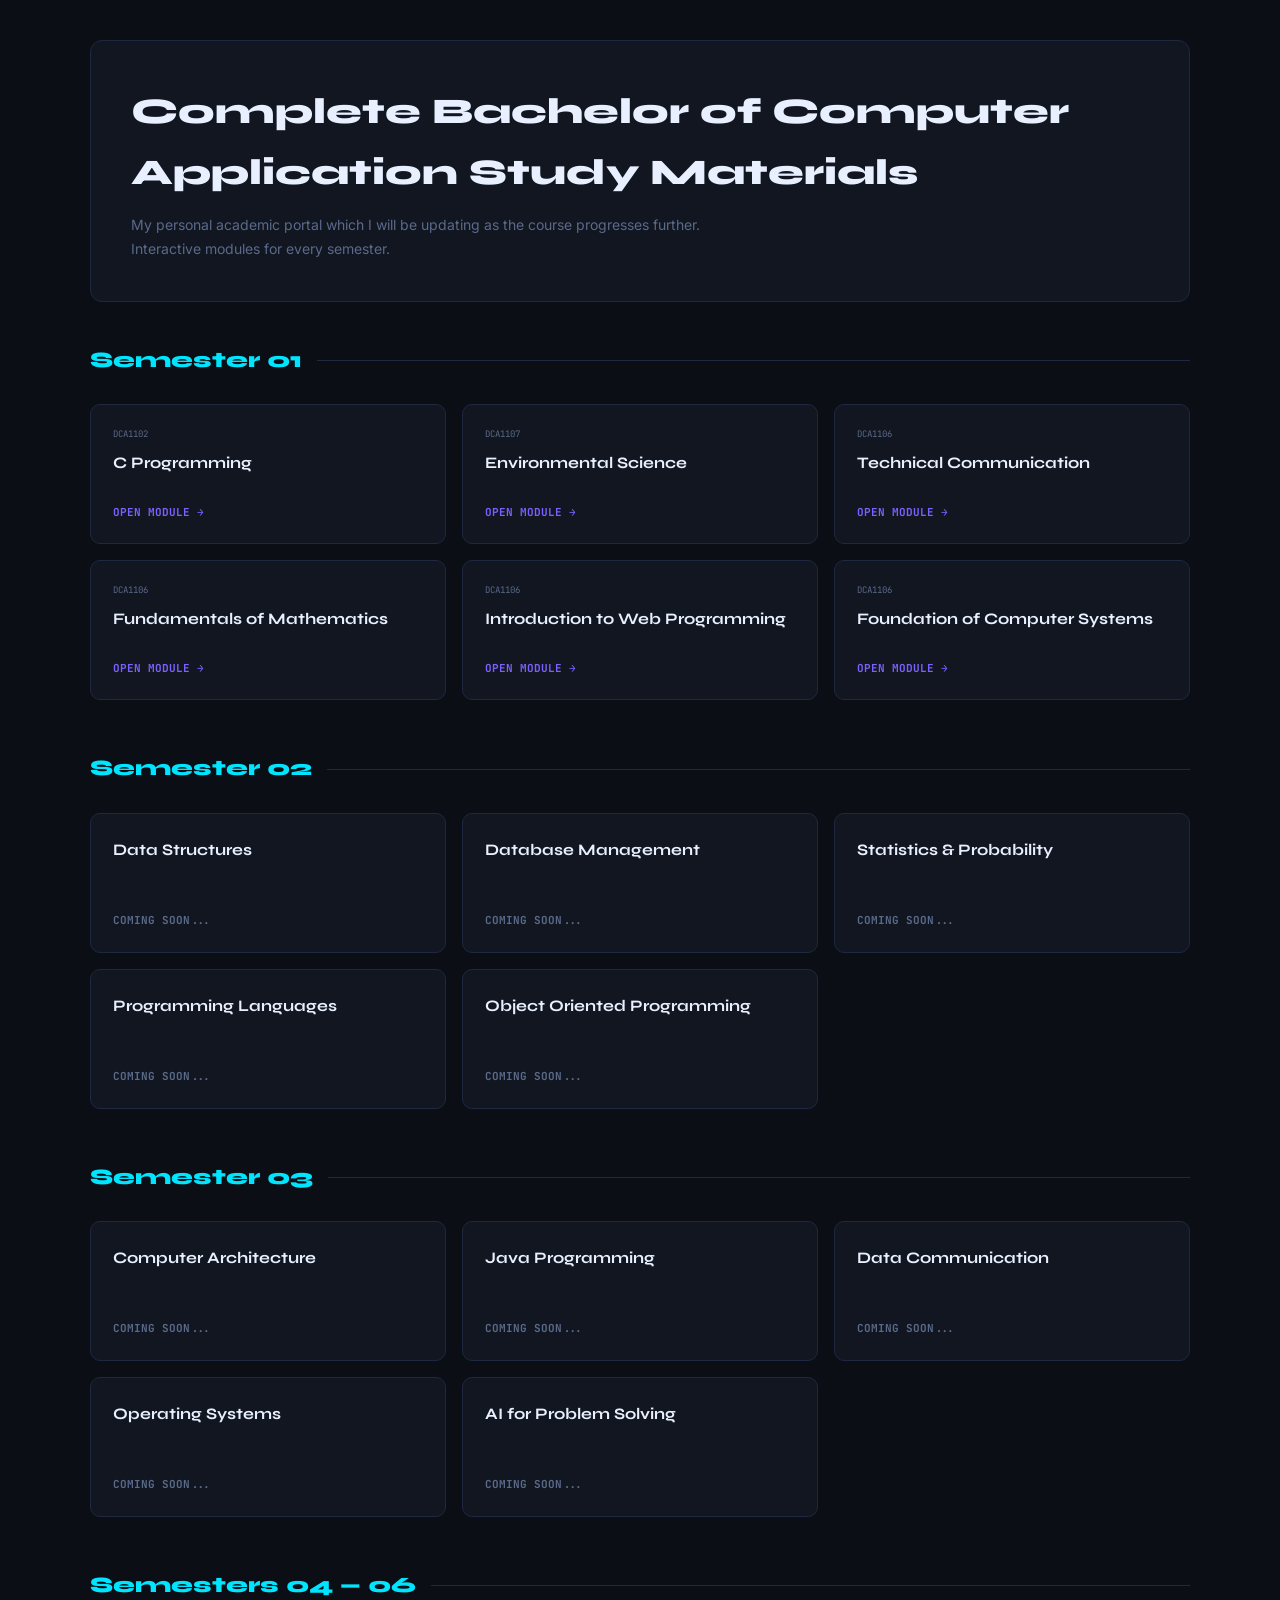
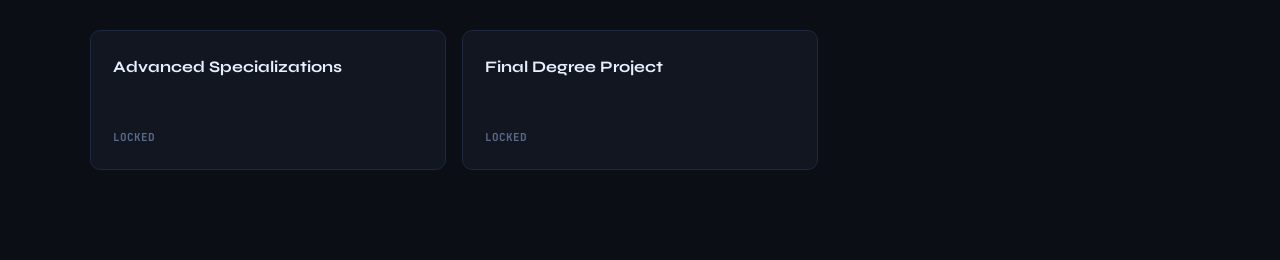
==== index.html @ 13f8fcc6 "Update course links and add new modules" ====
<!DOCTYPE html>
<html lang="en">
<head>
<meta charset="UTF-8"><meta name="viewport" content="width=device-width,initial-scale=1.0">
<title>BCA Study Portal | Aayush Acharya</title>
<link href="https://fonts.googleapis.com/css2?family=JetBrains+Mono:wght@400;600;700&family=Syne:wght@600;700;800&family=Inter:wght@400;500;600&display=swap" rel="stylesheet">
<style>
:root{--bg:#0b0e14;--sf:#111620;--sf2:#161c2a;--br:#1e2840;--ac:#00e5ff;--ac2:#7b61ff;--tx:#c8d6f0;--td:#5a6a8a;--tb:#e8f0ff}
*{margin:0;padding:0;box-sizing:border-box}
body{background:var(--bg);color:var(--tx);font-family:'Inter',sans-serif;font-size:14px;line-height:1.7;display:flex;justify-content:center;min-height:100vh;padding:40px 20px}
#main{max-width:1100px;width:100%}
.dh{background:var(--sf);border:1px solid var(--br);border-radius:12px;padding:40px;margin-bottom:40px;position:relative;overflow:hidden}
.dh h1{font-family:'Syne',sans-serif;font-size:36px;font-weight:800;color:var(--tb);margin-bottom:10px}
.dh p{font-size:14px;color:var(--td);max-width:600px}
.sem-sec{margin-bottom:50px}
.sem-h{font-family:'Syne',sans-serif;font-size:22px;font-weight:800;color:var(--ac);margin-bottom:25px;display:flex;align-items:center;gap:15px}
.sem-h::after{content:'';flex:1;height:1px;background:var(--br)}
.ucg{display:grid;grid-template-columns:repeat(auto-fill,minmax(280px,1fr));gap:16px}
.ucc{background:var(--sf);border:1px solid var(--br);border-radius:10px;padding:22px;text-decoration:none;transition:all .2s;display:flex;flex-direction:column;min-height:140px;cursor:pointer}
.ucc:hover{border-color:var(--ac2);transform:translateY(-3px);background:var(--sf2)}
.ucn{font-family:'JetBrains Mono',monospace;font-size:9px;color:var(--td);margin-bottom:6px;text-transform:uppercase}
.ucc h3{font-family:'Syne',sans-serif;font-size:16px;font-weight:700;color:var(--tb);margin-bottom:10px}
.btn-launch{font-family:'JetBrains Mono',monospace;font-size:11px;font-weight:700;color:var(--ac2);text-transform:uppercase;margin-top:auto}
#modal-ov{position:fixed;top:0;left:0;width:100%;height:100%;background:rgba(9,12,18,0.95);display:none;align-items:center;justify-content:center;z-index:1000;backdrop-filter:blur(6px)}
#modal{background:var(--sf);border:1px solid var(--ac2);padding:40px;border-radius:16px;max-width:450px;width:90%;text-align:center;position:relative}
#modal h2{font-family:'Syne',sans-serif;color:var(--ac);margin-bottom:15px}
.m-joke{font-family:'JetBrains Mono',monospace;font-size:12px;color:var(--td);background:var(--bg);padding:15px;border-radius:8px;margin-bottom:20px;border-left:3px solid var(--ac2)}
.btn-close{background:var(--ac2);color:#fff;border:none;padding:10px 25px;border-radius:6px;font-family:'JetBrains Mono',monospace;font-weight:700;cursor:pointer}
@media(max-width:768px){.dh{padding:25px}.dh h1{font-size:26px}}
</style>
</head>
<body>

<main id="main">
  <div class="dh">
    <h1>Complete Bachelor of Computer Application Study Materials</h1>
    <p>My personal academic portal which I will be updating as the course progresses further. Interactive modules for every semester.</p>
  </div>

  <section class="sem-sec">
    <div class="sem-h">Semester 01</div>
    <div class="ucg">
      <a href="Semester 1/C Programming/webpage/index.html" class="ucc">
        <div class="ucn">DCA1102</div><h3>C Programming</h3>
        <div class="btn-launch">Open Module →</div>
      </a>
      <a href="Semester 1/Environmental Science/webpage/index.html" class="ucc">
        <div class="ucn">DCA1107</div><h3>Environmental Science</h3>
        <div class="btn-launch">Open Module →</div>
      </a>
      <a href="Semester 1/Technical Communication/webpage/index.html" class="ucc">
        <div class="ucn">DCA1106</div><h3>Technical Communication</h3>
        <div class="btn-launch">Open Module →</div>
      </a>
       <a href="Semester 1/Fundamentals of Mathematics/webpage/index.html" class="ucc">
        <div class="ucn">DCA1106</div><h3>Fundamentals of Mathematics</h3>
        <div class="btn-launch">Open Module →</div>
      </a>
     </a>
       <a href="Semester 1/Introduction to Web Programming/webpage/index.html" class="ucc">
        <div class="ucn">DCA1106</div><h3>Introduction to Web Programming</h3>
        <div class="btn-launch">Open Module →</div>
      </a>
      </a>
       <a href="Semester 1/Foundation of Computer Systems/webpage/index.html" class="ucc">
        <div class="ucn">DCA1106</div><h3>Foundation of Computer Systems</h3>
        <div class="btn-launch">Open Module →</div>
      </a>
    </div>
  </section>

  
  <section class="sem-sec">
    <div class="sem-h">Semester 02</div>
    <div class="ucg">
      <div class="ucc" onclick="showModal('Data Structures', 'Still organizing my own memory structures. Locked for now!')"><h3>Data Structures</h3><div class="btn-launch" style="color:var(--td)">Coming Soon...</div></div>
      <div class="ucc" onclick="showModal('DBMS', 'Access denied. The database for Semester 2 hasn\'t been initialized!')"><h3>Database Management</h3><div class="btn-launch" style="color:var(--td)">Coming Soon...</div></div>
      <div class="ucc" onclick="showModal('Statistics', 'The probability of this opening today is 0%. Check back later!')"><h3>Statistics & Probability</h3><div class="btn-launch" style="color:var(--td)">Coming Soon...</div></div>
      <div class="ucc" onclick="showModal('Languages', 'I haven\'t learned to speak this language yet!')"><h3>Programming Languages</h3><div class="btn-launch" style="color:var(--td)">Coming Soon...</div></div>
      <div class="ucc" onclick="showModal('C++', 'Incrementing my skills... but haven\'t reached ++ yet!')"><h3>Object Oriented Programming</h3><div class="btn-launch" style="color:var(--td)">Coming Soon...</div></div>
    </div>
  </section>

  <section class="sem-sec">
    <div class="sem-h">Semester 03</div>
    <div class="ucg">
      <div class="ucc" onclick="showModal('Architecture', 'The blue-print is still being drawn up. Under construction!')"><h3>Computer Architecture</h3><div class="btn-launch" style="color:var(--td)">Coming Soon...</div></div>
      <div class="ucc" onclick="showModal('Java', 'Still brewing the coffee for this one. Java is coming soon!')"><h3>Java Programming</h3><div class="btn-launch" style="color:var(--td)">Coming Soon...</div></div>
      <div class="ucc" onclick="showModal('Networking', '404 Connection Not Found. Haven\'t reached the networking phase!')"><h3>Data Communication</h3><div class="btn-launch" style="color:var(--td)">Coming Soon...</div></div>
      <div class="ucc" onclick="showModal('OS', 'System reboot required. Operating systems are locked!')"><h3>Operating Systems</h3><div class="btn-launch" style="color:var(--td)">Coming Soon...</div></div>
      <div class="ucc" onclick="showModal('AI', 'I am still an Artificial Intelligence in training. Coming soon!')"><h3>AI for Problem Solving</h3><div class="btn-launch" style="color:var(--td)">Coming Soon...</div></div>
    </div>
  </section>

  <section class="sem-sec">
    <div class="sem-h">Semesters 04 — 06</div>
    <div class="ucg">
      <div class="ucc" onclick="showModal('Advanced Modules', 'Python, Software Engineering, and Cloud Computing are deep in the future!')"><h3>Advanced Specializations</h3><div class="btn-launch" style="color:var(--td)">Locked</div></div>
      <div class="ucc" onclick="showModal('Major Project', 'The final boss fight isn\'t until 2029!')"><h3>Final Degree Project</h3><div class="btn-launch" style="color:var(--td)">Locked</div></div>
    </div>
  </section>
</main>

<div id="modal-ov" onclick="closeModal()">
  <div id="modal" onclick="event.stopPropagation()">
    <div style="font-size:40px; margin-bottom:10px">⏳</div>
    <h2 id="m-title">Subject Locked</h2>
    <div class="m-joke" id="m-text">I haven't commenced this subject yet.</div>
    <p style="color:var(--tx); font-size:14px; margin-bottom:20px">As Aayush advances his studies, interactive modules will appear here automatically.</p>
    <button class="btn-close" onclick="closeModal()">GOT IT</button>
  </div>
</div>

<script>
function showModal(t, j) {
  document.getElementById('m-title').innerText = t;
  document.getElementById('m-text').innerText = j;
  document.getElementById('modal-ov').style.display = 'flex';
}
function closeModal() {
  document.getElementById('modal-ov').style.display = 'none';
}
</script>
</body>
</html>
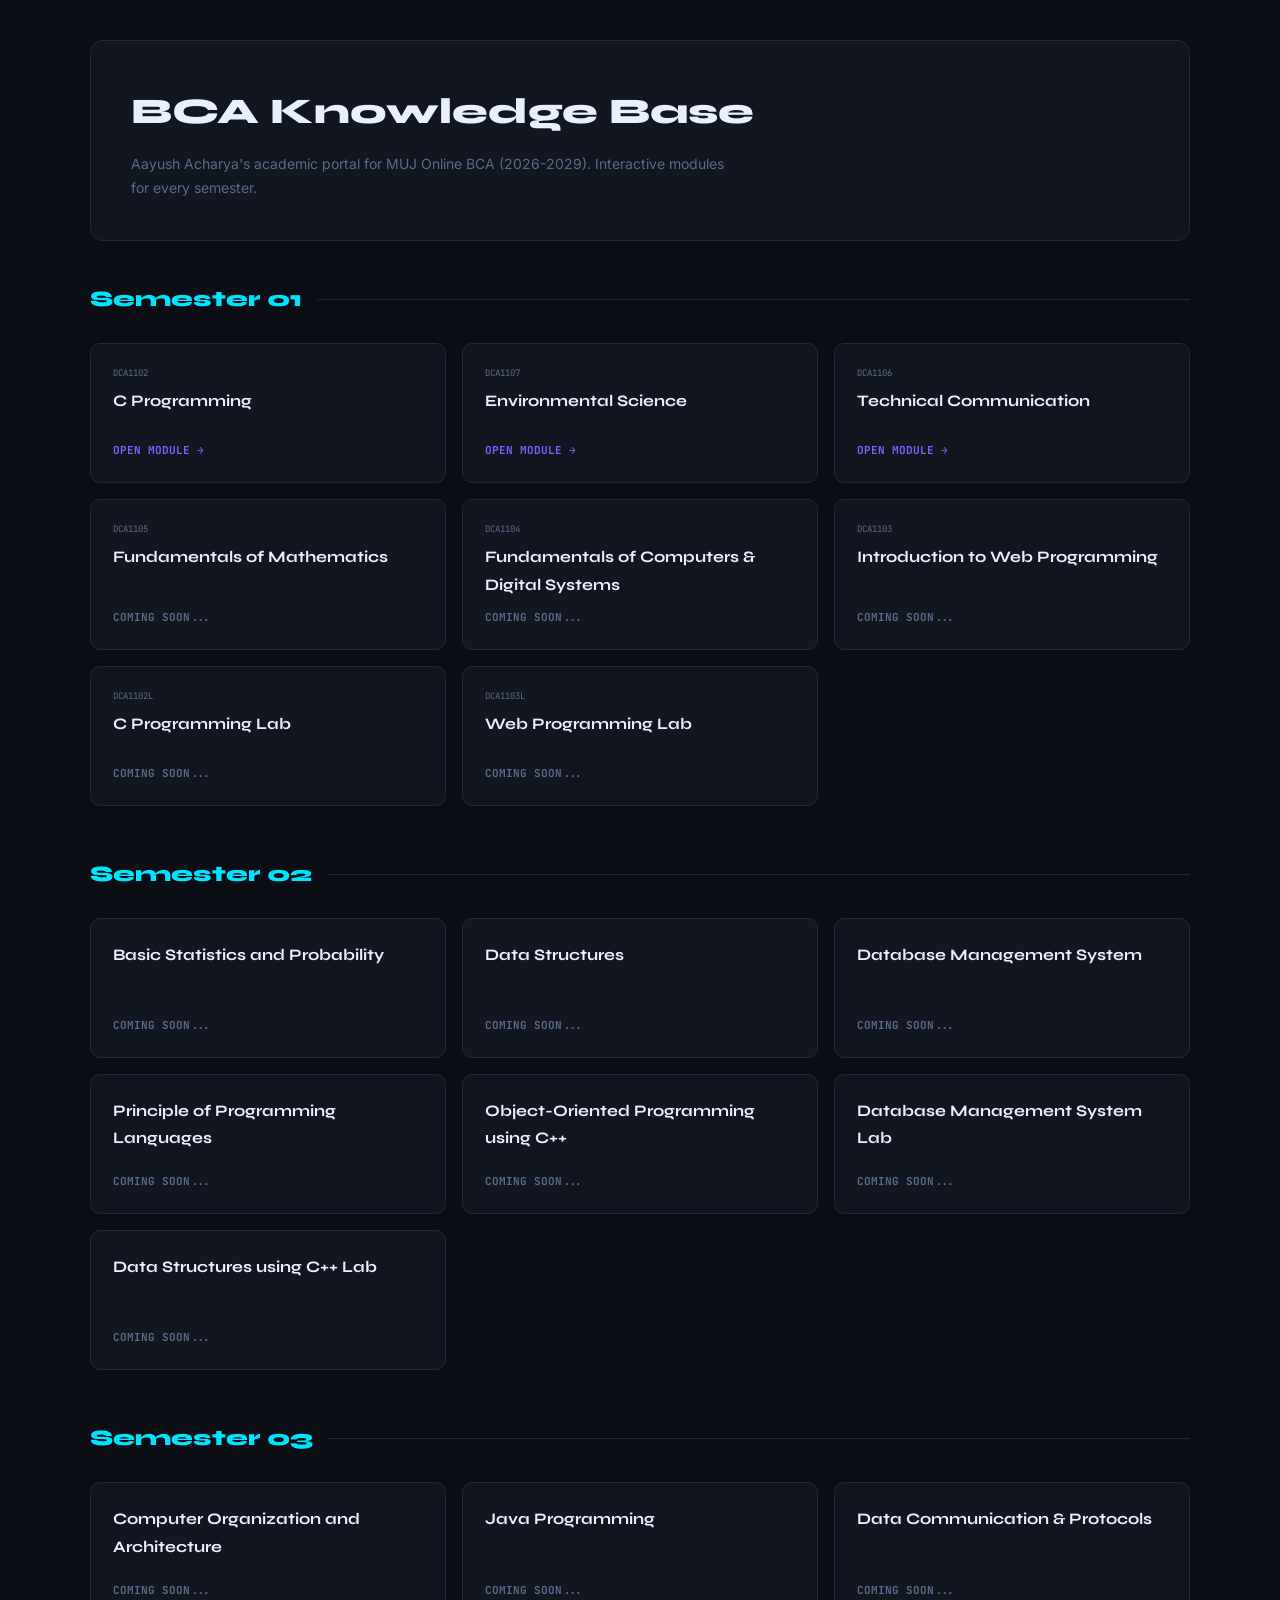
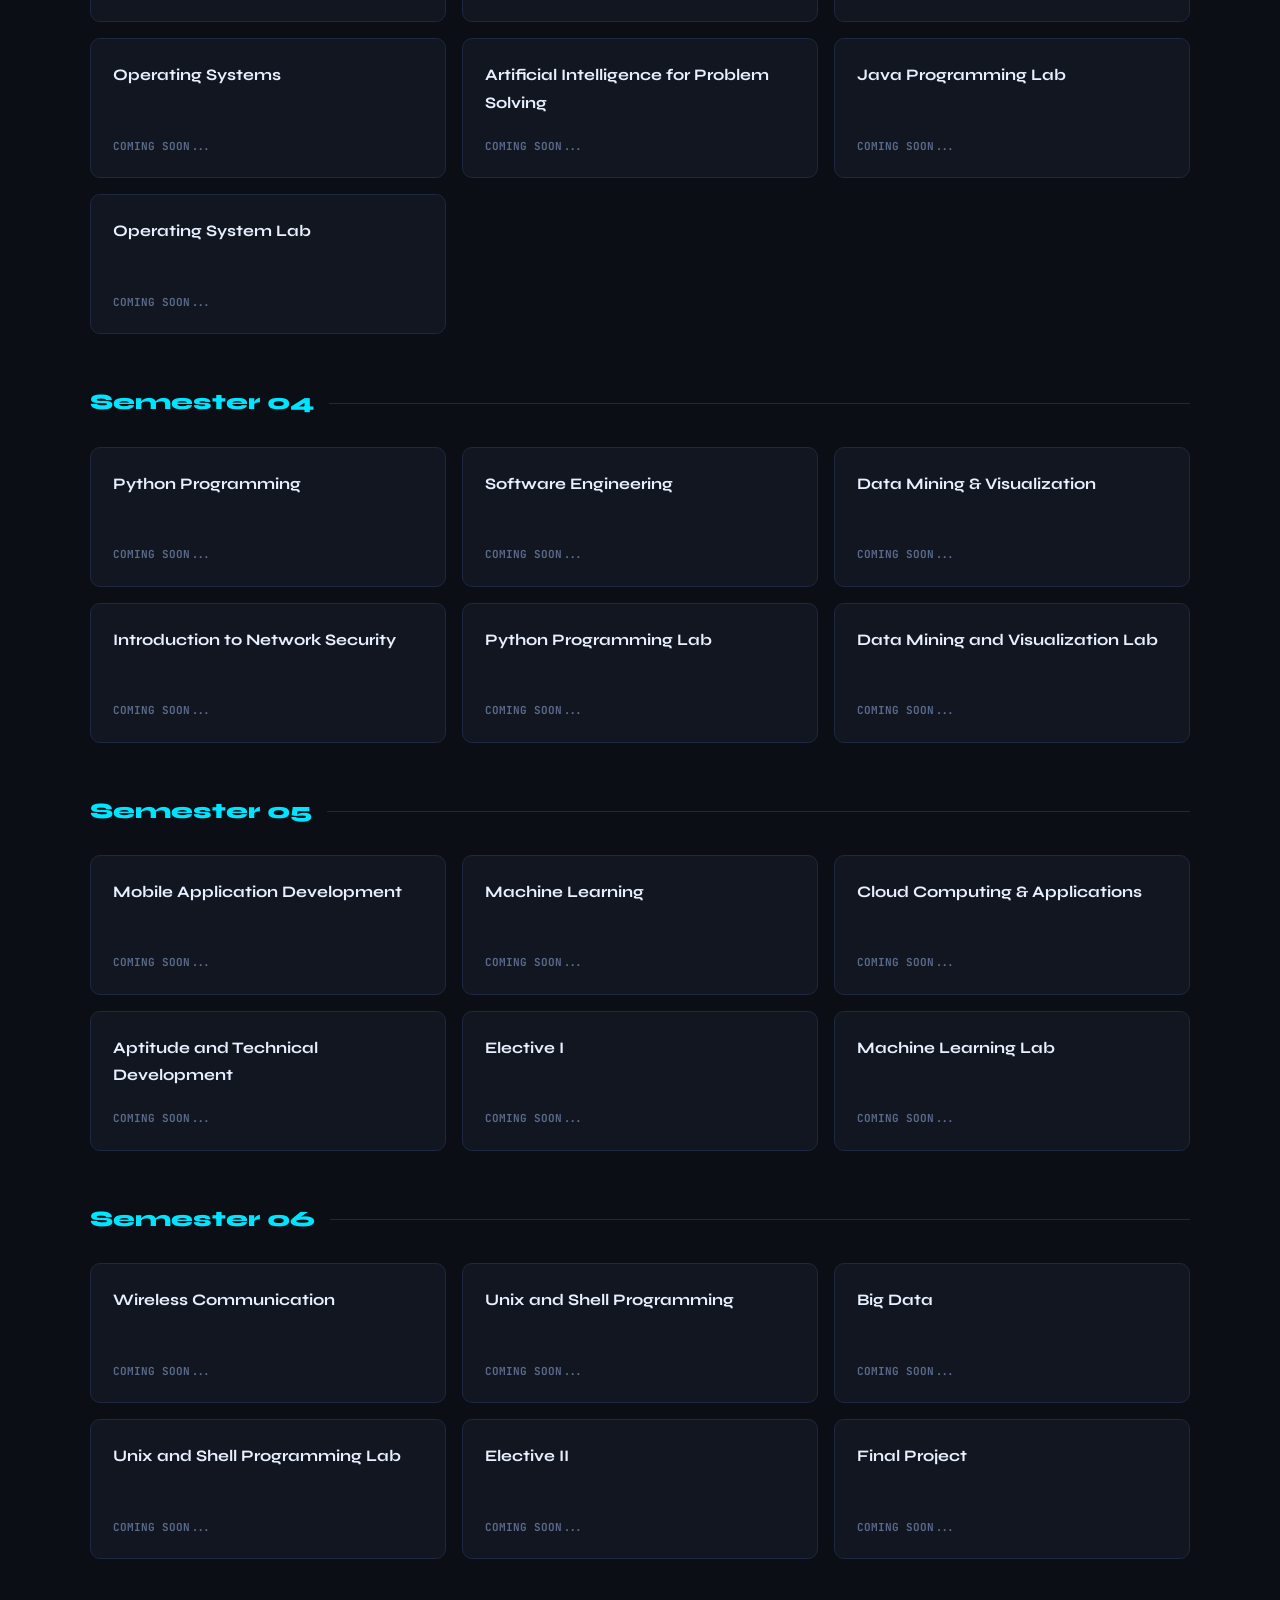
==== commit 391374c0: "Refactor: shared CSS, fix subject names, add all lab subjects" ====
--- a/index.html
+++ b/index.html
@@ -4,37 +4,14 @@
 <meta charset="UTF-8"><meta name="viewport" content="width=device-width,initial-scale=1.0">
 <title>BCA Study Portal | Aayush Acharya</title>
 <link href="https://fonts.googleapis.com/css2?family=JetBrains+Mono:wght@400;600;700&family=Syne:wght@600;700;800&family=Inter:wght@400;500;600&display=swap" rel="stylesheet">
-<style>
-:root{--bg:#0b0e14;--sf:#111620;--sf2:#161c2a;--br:#1e2840;--ac:#00e5ff;--ac2:#7b61ff;--tx:#c8d6f0;--td:#5a6a8a;--tb:#e8f0ff}
-*{margin:0;padding:0;box-sizing:border-box}
-body{background:var(--bg);color:var(--tx);font-family:'Inter',sans-serif;font-size:14px;line-height:1.7;display:flex;justify-content:center;min-height:100vh;padding:40px 20px}
-#main{max-width:1100px;width:100%}
-.dh{background:var(--sf);border:1px solid var(--br);border-radius:12px;padding:40px;margin-bottom:40px;position:relative;overflow:hidden}
-.dh h1{font-family:'Syne',sans-serif;font-size:36px;font-weight:800;color:var(--tb);margin-bottom:10px}
-.dh p{font-size:14px;color:var(--td);max-width:600px}
-.sem-sec{margin-bottom:50px}
-.sem-h{font-family:'Syne',sans-serif;font-size:22px;font-weight:800;color:var(--ac);margin-bottom:25px;display:flex;align-items:center;gap:15px}
-.sem-h::after{content:'';flex:1;height:1px;background:var(--br)}
-.ucg{display:grid;grid-template-columns:repeat(auto-fill,minmax(280px,1fr));gap:16px}
-.ucc{background:var(--sf);border:1px solid var(--br);border-radius:10px;padding:22px;text-decoration:none;transition:all .2s;display:flex;flex-direction:column;min-height:140px;cursor:pointer}
-.ucc:hover{border-color:var(--ac2);transform:translateY(-3px);background:var(--sf2)}
-.ucn{font-family:'JetBrains Mono',monospace;font-size:9px;color:var(--td);margin-bottom:6px;text-transform:uppercase}
-.ucc h3{font-family:'Syne',sans-serif;font-size:16px;font-weight:700;color:var(--tb);margin-bottom:10px}
-.btn-launch{font-family:'JetBrains Mono',monospace;font-size:11px;font-weight:700;color:var(--ac2);text-transform:uppercase;margin-top:auto}
-#modal-ov{position:fixed;top:0;left:0;width:100%;height:100%;background:rgba(9,12,18,0.95);display:none;align-items:center;justify-content:center;z-index:1000;backdrop-filter:blur(6px)}
-#modal{background:var(--sf);border:1px solid var(--ac2);padding:40px;border-radius:16px;max-width:450px;width:90%;text-align:center;position:relative}
-#modal h2{font-family:'Syne',sans-serif;color:var(--ac);margin-bottom:15px}
-.m-joke{font-family:'JetBrains Mono',monospace;font-size:12px;color:var(--td);background:var(--bg);padding:15px;border-radius:8px;margin-bottom:20px;border-left:3px solid var(--ac2)}
-.btn-close{background:var(--ac2);color:#fff;border:none;padding:10px 25px;border-radius:6px;font-family:'JetBrains Mono',monospace;font-weight:700;cursor:pointer}
-@media(max-width:768px){.dh{padding:25px}.dh h1{font-size:26px}}
-</style>
+<link rel="stylesheet" href="assets/style.css">
 </head>
-<body>
+<body class="root-page">
 
-<main id="main">
+<main id="root-main">
   <div class="dh">
-    <h1>Complete Bachelor of Computer Application Study Materials</h1>
-    <p>My personal academic portal which I will be updating as the course progresses further. Interactive modules for every semester.</p>
+    <h1>BCA Knowledge Base</h1>
+    <p>Aayush Acharya's academic portal for MUJ Online BCA (2026-2029). Interactive modules for every semester.</p>
   </div>
 
   <section class="sem-sec">
@@ -52,74 +29,106 @@
         <div class="ucn">DCA1106</div><h3>Technical Communication</h3>
         <div class="btn-launch">Open Module →</div>
       </a>
-       <a href="Semester 1/Fundamentals of Mathematics/webpage/index.html" class="ucc">
-        <div class="ucn">DCA1106</div><h3>Fundamentals of Mathematics</h3>
-        <div class="btn-launch">Open Module →</div>
-      </a>
-     </a>
-       <a href="Semester 1/Introduction to Web Programming/webpage/index.html" class="ucc">
-        <div class="ucn">DCA1106</div><h3>Introduction to Web Programming</h3>
-        <div class="btn-launch">Open Module →</div>
-      </a>
-      </a>
-       <a href="Semester 1/Foundation of Computer Systems/webpage/index.html" class="ucc">
-        <div class="ucn">DCA1106</div><h3>Foundation of Computer Systems</h3>
-        <div class="btn-launch">Open Module →</div>
-      </a>
+      <div class="ucc" onclick="showModal('Fundamentals of Mathematics', 'Calculations are pending. Still solving the variables of Semester 1!')">
+        <div class="ucn">DCA1105</div><h3>Fundamentals of Mathematics</h3>
+        <div class="btn-launch soon">Coming Soon...</div>
+      </div>
+      <div class="ucc" onclick="showModal('Fundamentals of Computers &amp; Digital Systems', 'My CPU is at 99%. This module is still being compiled!')">
+        <div class="ucn">DCA1104</div><h3>Fundamentals of Computers &amp; Digital Systems</h3>
+        <div class="btn-launch soon">Coming Soon...</div>
+      </div>
+      <div class="ucc" onclick="showModal('Introduction to Web Programming', 'Server down for maintenance. Launching shortly!')">
+        <div class="ucn">DCA1103</div><h3>Introduction to Web Programming</h3>
+        <div class="btn-launch soon">Coming Soon...</div>
+      </div>
+      <div class="ucc" onclick="showModal('C Programming Lab', 'The lab machines are still booting up!')">
+        <div class="ucn">DCA1102L</div><h3>C Programming Lab</h3>
+        <div class="btn-launch soon">Coming Soon...</div>
+      </div>
+      <div class="ucc" onclick="showModal('Web Programming Lab', 'Still setting up the dev environment!')">
+        <div class="ucn">DCA1103L</div><h3>Web Programming Lab</h3>
+        <div class="btn-launch soon">Coming Soon...</div>
+      </div>
     </div>
   </section>
 
-  
   <section class="sem-sec">
     <div class="sem-h">Semester 02</div>
     <div class="ucg">
-      <div class="ucc" onclick="showModal('Data Structures', 'Still organizing my own memory structures. Locked for now!')"><h3>Data Structures</h3><div class="btn-launch" style="color:var(--td)">Coming Soon...</div></div>
-      <div class="ucc" onclick="showModal('DBMS', 'Access denied. The database for Semester 2 hasn\'t been initialized!')"><h3>Database Management</h3><div class="btn-launch" style="color:var(--td)">Coming Soon...</div></div>
-      <div class="ucc" onclick="showModal('Statistics', 'The probability of this opening today is 0%. Check back later!')"><h3>Statistics & Probability</h3><div class="btn-launch" style="color:var(--td)">Coming Soon...</div></div>
-      <div class="ucc" onclick="showModal('Languages', 'I haven\'t learned to speak this language yet!')"><h3>Programming Languages</h3><div class="btn-launch" style="color:var(--td)">Coming Soon...</div></div>
-      <div class="ucc" onclick="showModal('C++', 'Incrementing my skills... but haven\'t reached ++ yet!')"><h3>Object Oriented Programming</h3><div class="btn-launch" style="color:var(--td)">Coming Soon...</div></div>
+      <div class="ucc" onclick="showModal('Basic Statistics and Probability', 'The probability of this opening today is 0%. Check back later!')"><h3>Basic Statistics and Probability</h3><div class="btn-launch soon">Coming Soon...</div></div>
+      <div class="ucc" onclick="showModal('Data Structures', 'Still organizing my own memory structures!')"><h3>Data Structures</h3><div class="btn-launch soon">Coming Soon...</div></div>
+      <div class="ucc" onclick="showModal('Database Management System', 'Access denied. The database hasn\'t been initialized!')"><h3>Database Management System</h3><div class="btn-launch soon">Coming Soon...</div></div>
+      <div class="ucc" onclick="showModal('Principle of Programming Languages', 'I haven\'t learned to speak all these languages yet!')"><h3>Principle of Programming Languages</h3><div class="btn-launch soon">Coming Soon...</div></div>
+      <div class="ucc" onclick="showModal('Object-Oriented Programming using C++', 'Incrementing my skills... haven\'t reached ++ yet!')"><h3>Object-Oriented Programming using C++</h3><div class="btn-launch soon">Coming Soon...</div></div>
+      <div class="ucc" onclick="showModal('Database Management System Lab', 'The lab database is still being seeded!')"><h3>Database Management System Lab</h3><div class="btn-launch soon">Coming Soon...</div></div>
+      <div class="ucc" onclick="showModal('Data Structures using C++ Lab', 'Still allocating memory for this one!')"><h3>Data Structures using C++ Lab</h3><div class="btn-launch soon">Coming Soon...</div></div>
     </div>
   </section>
 
   <section class="sem-sec">
     <div class="sem-h">Semester 03</div>
     <div class="ucg">
-      <div class="ucc" onclick="showModal('Architecture', 'The blue-print is still being drawn up. Under construction!')"><h3>Computer Architecture</h3><div class="btn-launch" style="color:var(--td)">Coming Soon...</div></div>
-      <div class="ucc" onclick="showModal('Java', 'Still brewing the coffee for this one. Java is coming soon!')"><h3>Java Programming</h3><div class="btn-launch" style="color:var(--td)">Coming Soon...</div></div>
-      <div class="ucc" onclick="showModal('Networking', '404 Connection Not Found. Haven\'t reached the networking phase!')"><h3>Data Communication</h3><div class="btn-launch" style="color:var(--td)">Coming Soon...</div></div>
-      <div class="ucc" onclick="showModal('OS', 'System reboot required. Operating systems are locked!')"><h3>Operating Systems</h3><div class="btn-launch" style="color:var(--td)">Coming Soon...</div></div>
-      <div class="ucc" onclick="showModal('AI', 'I am still an Artificial Intelligence in training. Coming soon!')"><h3>AI for Problem Solving</h3><div class="btn-launch" style="color:var(--td)">Coming Soon...</div></div>
+      <div class="ucc" onclick="showModal('Computer Organization and Architecture', 'The blueprint is still being drawn up!')"><h3>Computer Organization and Architecture</h3><div class="btn-launch soon">Coming Soon...</div></div>
+      <div class="ucc" onclick="showModal('Java Programming', 'Still brewing the coffee for this one!')"><h3>Java Programming</h3><div class="btn-launch soon">Coming Soon...</div></div>
+      <div class="ucc" onclick="showModal('Data Communication &amp; Protocols', '404 Connection Not Found!')"><h3>Data Communication &amp; Protocols</h3><div class="btn-launch soon">Coming Soon...</div></div>
+      <div class="ucc" onclick="showModal('Operating Systems', 'System reboot required. OS module is locked!')"><h3>Operating Systems</h3><div class="btn-launch soon">Coming Soon...</div></div>
+      <div class="ucc" onclick="showModal('Artificial Intelligence for Problem Solving', 'I am still an AI in training!')"><h3>Artificial Intelligence for Problem Solving</h3><div class="btn-launch soon">Coming Soon...</div></div>
+      <div class="ucc" onclick="showModal('Java Programming Lab', 'Still compiling the lab exercises!')"><h3>Java Programming Lab</h3><div class="btn-launch soon">Coming Soon...</div></div>
+      <div class="ucc" onclick="showModal('Operating System Lab', 'Kernel is still loading...')"><h3>Operating System Lab</h3><div class="btn-launch soon">Coming Soon...</div></div>
     </div>
   </section>
 
   <section class="sem-sec">
-    <div class="sem-h">Semesters 04 — 06</div>
+    <div class="sem-h">Semester 04</div>
     <div class="ucg">
-      <div class="ucc" onclick="showModal('Advanced Modules', 'Python, Software Engineering, and Cloud Computing are deep in the future!')"><h3>Advanced Specializations</h3><div class="btn-launch" style="color:var(--td)">Locked</div></div>
-      <div class="ucc" onclick="showModal('Major Project', 'The final boss fight isn\'t until 2029!')"><h3>Final Degree Project</h3><div class="btn-launch" style="color:var(--td)">Locked</div></div>
+      <div class="ucc" onclick="showModal('Python Programming', 'The snake is still sleeping. Coming soon!')"><h3>Python Programming</h3><div class="btn-launch soon">Coming Soon...</div></div>
+      <div class="ucc" onclick="showModal('Software Engineering', 'Still designing the architecture!')"><h3>Software Engineering</h3><div class="btn-launch soon">Coming Soon...</div></div>
+      <div class="ucc" onclick="showModal('Data Mining &amp; Visualization', 'Mining in progress...')"><h3>Data Mining &amp; Visualization</h3><div class="btn-launch soon">Coming Soon...</div></div>
+      <div class="ucc" onclick="showModal('Introduction to Network Security', 'Firewall is still being configured!')"><h3>Introduction to Network Security</h3><div class="btn-launch soon">Coming Soon...</div></div>
+      <div class="ucc" onclick="showModal('Python Programming Lab', 'pip install patience')"><h3>Python Programming Lab</h3><div class="btn-launch soon">Coming Soon...</div></div>
+      <div class="ucc" onclick="showModal('Data Mining and Visualization Lab', 'Charts are still rendering...')"><h3>Data Mining and Visualization Lab</h3><div class="btn-launch soon">Coming Soon...</div></div>
     </div>
   </section>
+
+  <section class="sem-sec">
+    <div class="sem-h">Semester 05</div>
+    <div class="ucg">
+      <div class="ucc" onclick="showModal('Mobile Application Development', 'App is still in beta!')"><h3>Mobile Application Development</h3><div class="btn-launch soon">Coming Soon...</div></div>
+      <div class="ucc" onclick="showModal('Machine Learning', 'Model is still training...')"><h3>Machine Learning</h3><div class="btn-launch soon">Coming Soon...</div></div>
+      <div class="ucc" onclick="showModal('Cloud Computing &amp; Applications', 'Cloud is still provisioning!')"><h3>Cloud Computing &amp; Applications</h3><div class="btn-launch soon">Coming Soon...</div></div>
+      <div class="ucc" onclick="showModal('Aptitude and Technical Development', 'Still sharpening the axe!')"><h3>Aptitude and Technical Development</h3><div class="btn-launch soon">Coming Soon...</div></div>
+      <div class="ucc" onclick="showModal('Elective I', 'Elective selection pending...')"><h3>Elective I</h3><div class="btn-launch soon">Coming Soon...</div></div>
+      <div class="ucc" onclick="showModal('Machine Learning Lab', 'GPU is warming up!')"><h3>Machine Learning Lab</h3><div class="btn-launch soon">Coming Soon...</div></div>
+    </div>
+  </section>
+
+  <section class="sem-sec">
+    <div class="sem-h">Semester 06</div>
+    <div class="ucg">
+      <div class="ucc" onclick="showModal('Wireless Communication', 'Signal is weak. Coming soon!')"><h3>Wireless Communication</h3><div class="btn-launch soon">Coming Soon...</div></div>
+      <div class="ucc" onclick="showModal('Unix and Shell Programming', 'sudo apt-get patience')"><h3>Unix and Shell Programming</h3><div class="btn-launch soon">Coming Soon...</div></div>
+      <div class="ucc" onclick="showModal('Big Data', 'Dataset is too large to load right now!')"><h3>Big Data</h3><div class="btn-launch soon">Coming Soon...</div></div>
+      <div class="ucc" onclick="showModal('Unix and Shell Programming Lab', 'Terminal is still initializing!')"><h3>Unix and Shell Programming Lab</h3><div class="btn-launch soon">Coming Soon...</div></div>
+      <div class="ucc" onclick="showModal('Elective II', 'Elective selection pending...')"><h3>Elective II</h3><div class="btn-launch soon">Coming Soon...</div></div>
+      <div class="ucc" onclick="showModal('Final Project', 'The final boss fight isn\'t until 2029!')"><h3>Final Project</h3><div class="btn-launch soon">Coming Soon...</div></div>
+    </div>
+  </section>
+
 </main>
 
 <div id="modal-ov" onclick="closeModal()">
   <div id="modal" onclick="event.stopPropagation()">
-    <div style="font-size:40px; margin-bottom:10px">⏳</div>
+    <div style="font-size:40px;margin-bottom:10px">⏳</div>
     <h2 id="m-title">Subject Locked</h2>
     <div class="m-joke" id="m-text">I haven't commenced this subject yet.</div>
-    <p style="color:var(--tx); font-size:14px; margin-bottom:20px">As Aayush advances his studies, interactive modules will appear here automatically.</p>
+    <p style="color:var(--tx);font-size:14px;margin-bottom:20px">As Aayush advances his studies, interactive modules will appear here automatically.</p>
     <button class="btn-close" onclick="closeModal()">GOT IT</button>
   </div>
 </div>
 
 <script>
-function showModal(t, j) {
-  document.getElementById('m-title').innerText = t;
-  document.getElementById('m-text').innerText = j;
-  document.getElementById('modal-ov').style.display = 'flex';
-}
-function closeModal() {
-  document.getElementById('modal-ov').style.display = 'none';
-}
+function showModal(t,j){document.getElementById('m-title').innerText=t;document.getElementById('m-text').innerText=j;document.getElementById('modal-ov').style.display='flex';}
+function closeModal(){document.getElementById('modal-ov').style.display='none';}
 </script>
 </body>
 </html>
--- a/assets/style.css
+++ b/assets/style.css
@@ -0,0 +1,366 @@
+/* ============================================================
+   BCA Knowledge Base — Shared Stylesheet
+   Aayush Acharya | MUJ Online BCA 2026-2029
+   ============================================================ */
+
+/* Google Fonts imported in HTML to keep CSS portable */
+
+/* ── Variables ── */
+:root {
+  --bg:  #0b0e14;
+  --sf:  #111620;
+  --sf2: #161c2a;
+  --br:  #1e2840;
+  --ac:  #00e5ff;
+  --ac2: #7b61ff;
+  --gr:  #39ff14;
+  --am:  #ffc107;
+  --rd:  #ff4444;
+  --tx:  #c8d6f0;
+  --td:  #5a6a8a;
+  --tb:  #e8f0ff;
+  --cb:  #090c12;
+  --sw:  265px;  /* sidebar width — only used on subject pages */
+}
+
+/* ── Reset ── */
+* { margin: 0; padding: 0; box-sizing: border-box; }
+
+/* ── Base ── */
+body {
+  background: var(--bg);
+  color: var(--tx);
+  font-family: 'Inter', sans-serif;
+  font-size: 14px;
+  line-height: 1.7;
+}
+
+/* ── Root page body ── */
+body.root-page {
+  display: flex;
+  justify-content: center;
+  min-height: 100vh;
+  padding: 40px 20px;
+}
+
+/* ── Subject page body ── */
+body.subject-page {
+  display: flex;
+  min-height: 100vh;
+}
+
+/* ══════════════════════════════════════════════
+   ROOT PAGE STYLES
+   ══════════════════════════════════════════════ */
+
+#root-main { max-width: 1100px; width: 100%; }
+
+.dh {
+  background: var(--sf);
+  border: 1px solid var(--br);
+  border-radius: 12px;
+  padding: 40px;
+  margin-bottom: 40px;
+  position: relative;
+  overflow: hidden;
+}
+.dh h1 {
+  font-family: 'Syne', sans-serif;
+  font-size: 36px;
+  font-weight: 800;
+  color: var(--tb);
+  margin-bottom: 10px;
+}
+.dh > p { font-size: 14px; color: var(--td); max-width: 600px; }
+
+.sem-sec { margin-bottom: 50px; }
+.sem-h {
+  font-family: 'Syne', sans-serif;
+  font-size: 22px;
+  font-weight: 800;
+  color: var(--ac);
+  margin-bottom: 25px;
+  display: flex;
+  align-items: center;
+  gap: 15px;
+}
+.sem-h::after { content: ''; flex: 1; height: 1px; background: var(--br); }
+
+.ucg {
+  display: grid;
+  grid-template-columns: repeat(auto-fill, minmax(280px, 1fr));
+  gap: 16px;
+}
+.ucc {
+  background: var(--sf);
+  border: 1px solid var(--br);
+  border-radius: 10px;
+  padding: 22px;
+  text-decoration: none;
+  transition: all .2s;
+  display: flex;
+  flex-direction: column;
+  min-height: 140px;
+  cursor: pointer;
+}
+.ucc:hover { border-color: var(--ac2); transform: translateY(-3px); background: var(--sf2); }
+.ucn {
+  font-family: 'JetBrains Mono', monospace;
+  font-size: 9px;
+  color: var(--td);
+  margin-bottom: 6px;
+  text-transform: uppercase;
+}
+.ucc h3 {
+  font-family: 'Syne', sans-serif;
+  font-size: 16px;
+  font-weight: 700;
+  color: var(--tb);
+  margin-bottom: 10px;
+}
+.btn-launch {
+  font-family: 'JetBrains Mono', monospace;
+  font-size: 11px;
+  font-weight: 700;
+  color: var(--ac2);
+  text-transform: uppercase;
+  margin-top: auto;
+}
+.btn-launch.soon { color: var(--td); }
+
+/* Modal */
+#modal-ov {
+  position: fixed; top: 0; left: 0;
+  width: 100%; height: 100%;
+  background: rgba(9,12,18,0.95);
+  display: none;
+  align-items: center;
+  justify-content: center;
+  z-index: 1000;
+  backdrop-filter: blur(6px);
+}
+#modal {
+  background: var(--sf);
+  border: 1px solid var(--ac2);
+  padding: 40px;
+  border-radius: 16px;
+  max-width: 450px;
+  width: 90%;
+  text-align: center;
+  position: relative;
+}
+#modal h2 { font-family: 'Syne', sans-serif; color: var(--ac); margin-bottom: 15px; }
+.m-joke {
+  font-family: 'JetBrains Mono', monospace;
+  font-size: 12px;
+  color: var(--td);
+  background: var(--bg);
+  padding: 15px;
+  border-radius: 8px;
+  margin-bottom: 20px;
+  border-left: 3px solid var(--ac2);
+}
+.btn-close {
+  background: var(--ac2);
+  color: #fff;
+  border: none;
+  padding: 10px 25px;
+  border-radius: 6px;
+  font-family: 'JetBrains Mono', monospace;
+  font-weight: 700;
+  cursor: pointer;
+}
+
+/* ══════════════════════════════════════════════
+   SUBJECT PAGE STYLES
+   ══════════════════════════════════════════════ */
+
+/* Sidebar */
+#sb {
+  width: var(--sw);
+  background: var(--sf);
+  border-right: 1px solid var(--br);
+  position: fixed; top: 0; left: 0; bottom: 0;
+  overflow-y: auto;
+  display: flex;
+  flex-direction: column;
+  z-index: 100;
+  transition: transform .3s;
+}
+#sb::-webkit-scrollbar { width: 3px; }
+#sb::-webkit-scrollbar-thumb { background: var(--br); }
+
+.sbh { padding: 16px; border-bottom: 1px solid var(--br); position: sticky; top: 0; background: var(--sf); z-index: 2; }
+.sbl { font-family: 'JetBrains Mono', monospace; font-size: 9px; color: var(--ac); letter-spacing: 2px; text-transform: uppercase; margin-bottom: 2px; }
+.sbt { font-family: 'Syne', sans-serif; font-size: 14px; font-weight: 800; color: var(--tb); }
+
+.pw { padding: 10px 16px; border-bottom: 1px solid var(--br); }
+.pl { display: flex; justify-content: space-between; font-size: 10px; color: var(--td); margin-bottom: 4px; font-family: 'JetBrains Mono', monospace; }
+.pb { height: 3px; background: var(--br); border-radius: 2px; overflow: hidden; }
+.pf { height: 100%; background: linear-gradient(90deg, var(--ac2), var(--ac)); border-radius: 2px; transition: width .5s; width: 0%; }
+
+.ul { list-style: none; padding: 4px 0; flex: 1; }
+.ul li a { display: flex; align-items: center; gap: 7px; padding: 7px 14px; text-decoration: none; font-size: 11.5px; color: var(--td); transition: all .2s; border-left: 2px solid transparent; }
+.ul li a:hover { color: var(--tx); background: var(--sf2); border-left-color: var(--ac2); }
+.ul li a.on { color: var(--ac); background: rgba(0,229,255,.05); border-left-color: var(--ac); font-weight: 500; }
+.ul li a.dn { color: var(--gr); }
+.un { font-family: 'JetBrains Mono', monospace; font-size: 9px; font-weight: 700; background: var(--sf2); border: 1px solid var(--br); border-radius: 3px; padding: 1px 4px; min-width: 24px; text-align: center; flex-shrink: 0; }
+.ul li a.on .un { border-color: var(--ac); color: var(--ac); }
+.ul li a.dn .un { border-color: var(--gr); color: var(--gr); }
+
+/* Top nav */
+#main { margin-left: var(--sw); flex: 1; }
+#tnav { background: var(--sf); border-bottom: 1px solid var(--br); padding: 10px 32px; display: flex; align-items: center; gap: 10px; position: sticky; top: 0; z-index: 50; }
+.bc { font-family: 'JetBrains Mono', monospace; font-size: 11px; color: var(--td); }
+.bc span { color: var(--ac); }
+.nbs { margin-left: auto; display: flex; gap: 8px; }
+
+/* Buttons */
+.btn { padding: 6px 14px; border-radius: 5px; border: 1px solid var(--br); background: transparent; color: var(--tx); font-size: 12px; cursor: pointer; transition: all .2s; font-family: 'Inter', sans-serif; text-decoration: none; }
+.btn:hover { border-color: var(--ac); color: var(--ac); }
+.btnp { background: linear-gradient(135deg, var(--ac2), var(--ac)); border: none; color: #000; font-weight: 600; }
+.btnp:hover { opacity: .85; color: #000; }
+.btn-home { color: var(--ac2); border-color: var(--ac2); font-family: 'JetBrains Mono', monospace; font-size: 11px; font-weight: 700; letter-spacing: 1px; flex-shrink: 0; }
+.btn-home:hover { border-color: var(--ac); color: var(--ac); }
+
+/* Content area */
+#ct { padding: 32px; max-width: 880px; }
+.pn { display: none; }
+.pn.on { display: block; animation: fi .3s; }
+@keyframes fi { from { opacity: 0; transform: translateY(6px); } to { opacity: 1; transform: translateY(0); } }
+
+/* Unit header */
+.utag { font-family: 'JetBrains Mono', monospace; font-size: 10px; font-weight: 700; color: var(--ac2); letter-spacing: 3px; text-transform: uppercase; margin-bottom: 7px; }
+.utit { font-family: 'Syne', sans-serif; font-size: 28px; font-weight: 800; color: var(--tb); line-height: 1.15; margin-bottom: 14px; }
+.uint { font-size: 13.5px; line-height: 1.8; margin-bottom: 22px; padding: 14px 18px; background: var(--sf); border-left: 3px solid var(--ac); border-radius: 0 7px 7px 0; }
+.obj { background: rgba(123,97,255,.07); border: 1px solid rgba(123,97,255,.2); border-radius: 8px; padding: 14px 18px; margin-bottom: 24px; }
+.obj h4 { font-family: 'Syne', sans-serif; font-size: 10px; font-weight: 700; color: var(--ac2); text-transform: uppercase; letter-spacing: 2px; margin-bottom: 8px; }
+.obj li { padding: 3px 0; font-size: 12.5px; display: flex; gap: 7px; list-style: none; }
+.obj li::before { content: '▸'; color: var(--ac2); flex-shrink: 0; }
+
+/* Tabs */
+.tabs { display: flex; border-bottom: 1px solid var(--br); margin-bottom: 20px; }
+.tb { padding: 8px 16px; background: transparent; border: none; border-bottom: 2px solid transparent; color: var(--td); font-size: 12.5px; cursor: pointer; transition: all .2s; margin-bottom: -1px; font-family: 'Inter', sans-serif; }
+.tb:hover { color: var(--tx); }
+.tb.on { color: var(--ac); border-bottom-color: var(--ac); }
+.tc { display: none; }
+.tc.on { display: block; animation: fi .2s; }
+
+/* Content typography */
+.sh { font-family: 'Syne', sans-serif; font-size: 17px; font-weight: 700; color: var(--tb); margin: 24px 0 10px; display: flex; align-items: center; gap: 10px; }
+.sh::after { content: ''; flex: 1; height: 1px; background: var(--br); }
+.ssh { font-family: 'Syne', sans-serif; font-size: 14px; font-weight: 700; color: var(--ac); margin: 18px 0 8px; }
+.pn p { margin-bottom: 10px; color: var(--tx); font-size: 13.5px; line-height: 1.8; }
+
+/* Code blocks */
+.cw { background: var(--cb); border: 1px solid var(--br); border-radius: 7px; margin: 12px 0; overflow: hidden; }
+.ch { display: flex; align-items: center; padding: 7px 12px; background: rgba(255,255,255,.03); border-bottom: 1px solid var(--br); gap: 6px; }
+.ds { display: flex; gap: 4px; }
+.ds span { width: 8px; height: 8px; border-radius: 50%; display: block; }
+.dr { background: #ff5f57; } .dy { background: #ffbd2e; } .dg { background: #28c840; }
+.cl { font-family: 'JetBrains Mono', monospace; font-size: 9px; color: var(--td); margin-left: auto; }
+pre { padding: 14px; overflow-x: auto; font-family: 'JetBrains Mono', monospace; font-size: 12px; line-height: 1.6; color: #abb2bf; }
+pre::-webkit-scrollbar { height: 3px; }
+pre::-webkit-scrollbar-thumb { background: var(--br); }
+code { background: var(--cb); border: 1px solid var(--br); border-radius: 3px; padding: 1px 4px; font-family: 'JetBrains Mono', monospace; font-size: 11px; color: var(--gr); }
+
+/* Syntax highlighting */
+.kw { color: #c678dd; } .fn { color: #61afef; } .str { color: #98c379; }
+.num { color: #d19a66; } .cm { color: #5c6370; font-style: italic; }
+.type { color: #e5c07b; } .pp { color: #c678dd; } .op { color: #56b6c2; }
+
+/* Tables */
+.t { width: 100%; border-collapse: collapse; margin: 12px 0; font-size: 12.5px; }
+.t th { background: var(--sf2); color: var(--ac); padding: 7px 10px; text-align: left; font-family: 'JetBrains Mono', monospace; font-size: 9px; font-weight: 700; text-transform: uppercase; letter-spacing: 1px; border-bottom: 1px solid var(--br); }
+.t td { padding: 6px 10px; border-bottom: 1px solid var(--br); }
+.t tr:hover td { background: var(--sf2); }
+.t code { background: var(--cb); border: 1px solid var(--br); border-radius: 3px; padding: 1px 4px; font-family: 'JetBrains Mono', monospace; font-size: 11px; color: var(--gr); }
+
+/* Info / warning boxes */
+.ib { background: rgba(57,255,20,.04); border: 1px solid rgba(57,255,20,.15); border-radius: 7px; padding: 10px 14px; margin: 10px 0; }
+.ib b, .ibl { font-family: 'JetBrains Mono', monospace; font-size: 9px; font-weight: 700; color: var(--gr); text-transform: uppercase; letter-spacing: 2px; display: block; margin-bottom: 5px; }
+.wb { background: rgba(255,193,7,.04); border: 1px solid rgba(255,193,7,.15); border-radius: 7px; padding: 10px 14px; margin: 10px 0; }
+.wb b, .wbl { font-family: 'JetBrains Mono', monospace; font-size: 9px; font-weight: 700; color: var(--am); text-transform: uppercase; letter-spacing: 2px; display: block; margin-bottom: 5px; }
+
+/* Icon grid */
+.igrid { display: grid; grid-template-columns: repeat(auto-fill, minmax(180px, 1fr)); gap: 8px; margin: 10px 0; }
+.ic { background: var(--sf); border: 1px solid var(--br); border-radius: 7px; padding: 10px; transition: border-color .2s; }
+.ic:hover { border-color: var(--ac2); }
+.ic h5 { font-family: 'Syne', sans-serif; font-size: 11.5px; font-weight: 700; color: var(--tb); margin-bottom: 3px; }
+.ic p { font-size: 11px; color: var(--td); margin: 0; line-height: 1.4; }
+
+/* Quiz */
+.qq { background: var(--sf); border: 1px solid var(--br); border-radius: 8px; padding: 16px; margin-bottom: 12px; transition: border-color .3s; }
+.qq.done { border-color: rgba(123,97,255,.3); }
+.qt { font-size: 13px; font-weight: 500; color: var(--tb); margin-bottom: 10px; line-height: 1.6; display: flex; gap: 7px; }
+.qn { font-family: 'JetBrains Mono', monospace; font-size: 9px; font-weight: 700; background: var(--sf2); border: 1px solid var(--br); border-radius: 3px; padding: 1px 5px; color: var(--ac2); flex-shrink: 0; margin-top: 2px; }
+.opts { display: flex; flex-direction: column; gap: 5px; }
+.ob { display: flex; align-items: center; gap: 9px; padding: 8px 10px; background: var(--sf2); border: 1px solid var(--br); border-radius: 5px; cursor: pointer; transition: all .2s; text-align: left; color: var(--tx); font-family: 'Inter', sans-serif; font-size: 12.5px; width: 100%; }
+.ob:hover:not(:disabled) { border-color: var(--ac2); background: rgba(123,97,255,.06); }
+.ol { font-family: 'JetBrains Mono', monospace; font-size: 9px; font-weight: 700; width: 20px; height: 20px; border: 1px solid var(--br); border-radius: 3px; display: flex; align-items: center; justify-content: center; flex-shrink: 0; color: var(--td); transition: all .2s; }
+.ob:hover:not(:disabled) .ol { border-color: var(--ac2); color: var(--ac2); }
+.ob.ok { background: rgba(57,255,20,.06); border-color: var(--gr); color: var(--tb); }
+.ob.ok .ol { border-color: var(--gr); color: var(--gr); }
+.ob.ng { background: rgba(255,68,68,.06); border-color: var(--rd); color: var(--td); }
+.ob.ng .ol { border-color: var(--rd); color: var(--rd); }
+.ob:disabled { cursor: not-allowed; }
+.exp { margin-top: 7px; padding: 7px 10px; background: rgba(0,229,255,.04); border-left: 2px solid var(--ac); border-radius: 0 4px 4px 0; font-size: 11.5px; display: none; }
+.exp.on { display: block; animation: fi .2s; }
+
+/* Theory questions */
+.tqi { background: var(--sf); border: 1px solid var(--br); border-radius: 7px; padding: 14px; margin-bottom: 10px; }
+.tqq { font-size: 12.5px; font-weight: 500; color: var(--tb); margin-bottom: 8px; }
+.tqb { padding: 5px 12px; background: rgba(123,97,255,.08); border: 1px solid rgba(123,97,255,.2); border-radius: 4px; color: var(--ac2); font-size: 11px; cursor: pointer; transition: all .2s; font-family: 'Inter', sans-serif; }
+.tqb:hover { background: rgba(123,97,255,.16); }
+.tqa { display: none; margin-top: 8px; padding: 10px; background: var(--cb); border-radius: 4px; font-size: 11.5px; color: var(--tx); font-family: 'JetBrains Mono', monospace; white-space: pre-wrap; border: 1px solid var(--br); }
+.tqa.on { display: block; animation: fi .2s; }
+
+/* Quiz result */
+.qr { display: none; margin-top: 18px; padding: 20px; border-radius: 8px; text-align: center; border: 1px solid var(--br); background: var(--sf); }
+.qr.on { display: block; animation: fi .4s; }
+.rs { font-family: 'Syne', sans-serif; font-size: 44px; font-weight: 800; background: linear-gradient(135deg, var(--ac2), var(--ac)); -webkit-background-clip: text; -webkit-text-fill-color: transparent; background-clip: text; line-height: 1; margin-bottom: 5px; }
+.rm { font-size: 14px; color: var(--tb); margin-bottom: 3px; }
+.rd2 { font-size: 11px; color: var(--td); }
+
+/* Done banner */
+.db { display: none; margin-top: 20px; padding: 14px 18px; background: rgba(57,255,20,.04); border: 1px solid rgba(57,255,20,.15); border-radius: 8px; align-items: center; gap: 12px; }
+.db.on { display: flex; animation: fi .5s; }
+.db h4 { font-family: 'Syne', sans-serif; font-size: 13px; font-weight: 700; color: var(--gr); margin-bottom: 1px; }
+.db p { font-size: 11px; color: var(--td); margin: 0; }
+
+/* Dashboard (inside subject pages) */
+#dash { display: block; }
+.dst { display: flex; gap: 24px; font-size: 12px; color: var(--td); }
+.dst strong { display: block; font-family: 'Syne', sans-serif; font-size: 20px; font-weight: 800; color: var(--ac); margin-bottom: 1px; }
+.uct { font-size: 11px; color: var(--td); line-height: 1.4; }
+.ucd { display: none; position: absolute; top: 10px; right: 10px; font-size: 12px; }
+.ucc.dn .ucd { display: block; }
+.ucc.dn { border-color: rgba(57,255,20,.15); }
+
+/* Exam section */
+.es { background: rgba(255,193,7,.04); border: 1px solid rgba(255,193,7,.18); border-radius: 8px; padding: 18px; margin-bottom: 16px; }
+.es h3 { font-family: 'Syne', sans-serif; font-size: 14px; font-weight: 700; color: var(--am); margin-bottom: 3px; }
+.ess { font-size: 10px; color: var(--td); margin-bottom: 12px; }
+.eq { padding: 8px 0; border-bottom: 1px solid var(--br); font-size: 12.5px; }
+.eq:last-child { border-bottom: none; }
+.eq strong { color: var(--tb); }
+.eopt { color: var(--td); display: block; padding-left: 12px; font-size: 11.5px; margin-top: 2px; }
+
+/* Mobile sidebar toggle */
+#overlay { display: none; position: fixed; inset: 0; background: rgba(0,0,0,.5); z-index: 90; }
+#mbt { display: none; position: fixed; top: 12px; left: 12px; z-index: 200; background: var(--sf); border: 1px solid var(--br); border-radius: 7px; padding: 7px 10px; cursor: pointer; color: var(--tx); font-size: 14px; }
+
+/* ── Responsive ── */
+@media (max-width: 768px) {
+  /* Root page */
+  .dh { padding: 25px; }
+  .dh h1 { font-size: 26px; }
+  /* Subject pages */
+  #sb { transform: translateX(-100%); }
+  #sb.op { transform: translateX(0); }
+  #overlay.op { display: block; }
+  #mbt { display: flex; align-items: center; }
+  #main { margin-left: 0; max-width: 100vw; }
+  #ct { padding: 20px 14px; }
+  .utit { font-size: 20px; }
+}
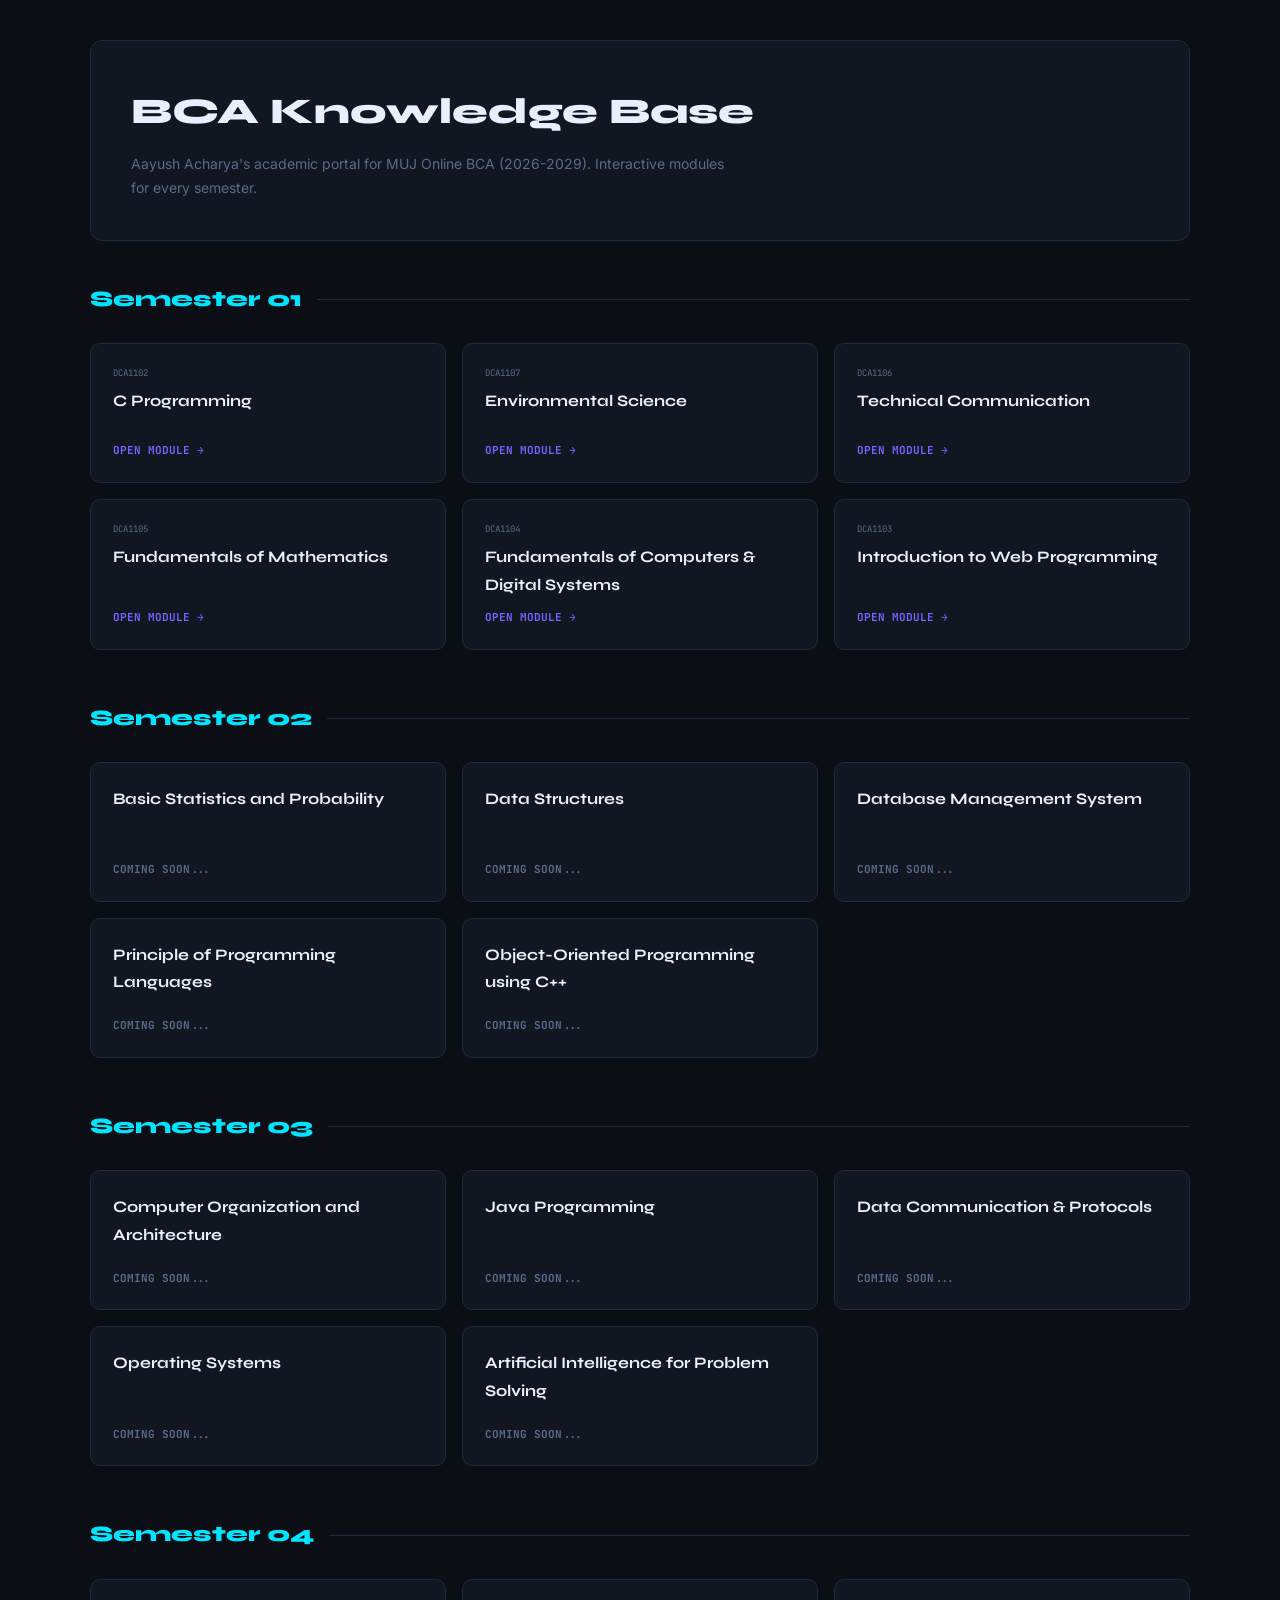
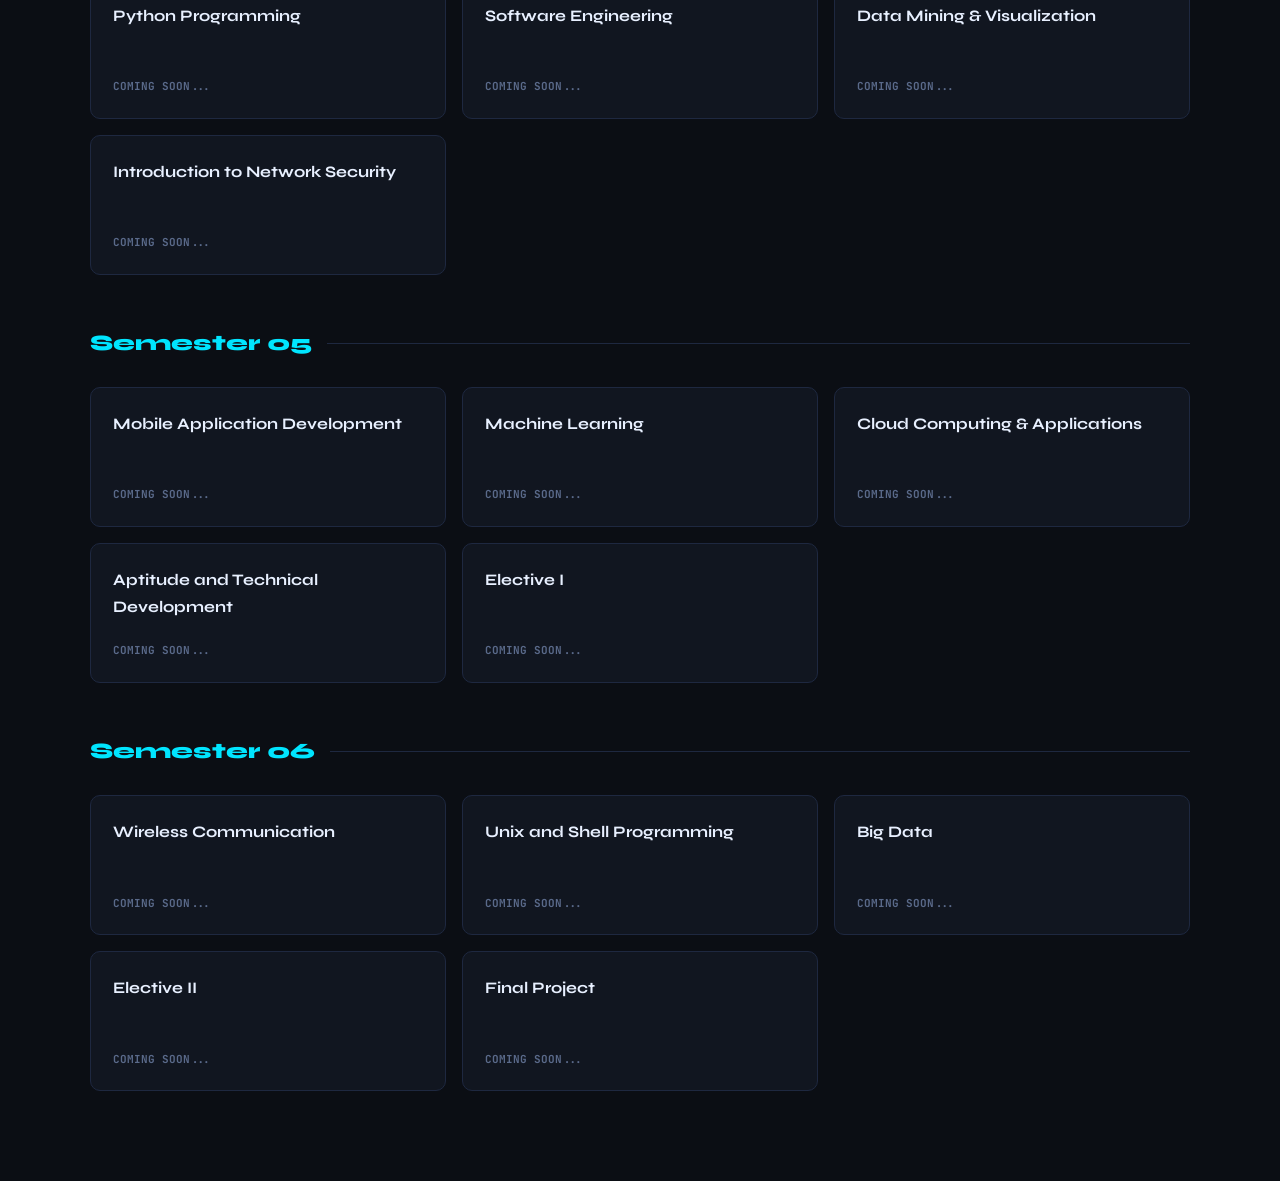
==== commit 543ea41f: "Fix: all Semester 1 subjects now open as modules" ====
--- a/index.html
+++ b/index.html
@@ -29,26 +29,20 @@
         <div class="ucn">DCA1106</div><h3>Technical Communication</h3>
         <div class="btn-launch">Open Module →</div>
       </a>
-      <div class="ucc" onclick="showModal('Fundamentals of Mathematics', 'Calculations are pending. Still solving the variables of Semester 1!')">
+      <a href="Semester 1/Fundamentals of Mathematics/webpage/index.html" class="ucc">
         <div class="ucn">DCA1105</div><h3>Fundamentals of Mathematics</h3>
-        <div class="btn-launch soon">Coming Soon...</div>
-      </div>
-      <div class="ucc" onclick="showModal('Fundamentals of Computers &amp; Digital Systems', 'My CPU is at 99%. This module is still being compiled!')">
+        <div class="btn-launch">Open Module →</div>
+      </a>
+      <a href="Semester 1/Foundation of Computer Systems/webpage/index.html" class="ucc">
         <div class="ucn">DCA1104</div><h3>Fundamentals of Computers &amp; Digital Systems</h3>
-        <div class="btn-launch soon">Coming Soon...</div>
-      </div>
-      <div class="ucc" onclick="showModal('Introduction to Web Programming', 'Server down for maintenance. Launching shortly!')">
+        <div class="btn-launch">Open Module →</div>
+      </a>
+      <a href="Semester 1/Introduction to Web Programming/webpage/index.html" class="ucc">
         <div class="ucn">DCA1103</div><h3>Introduction to Web Programming</h3>
-        <div class="btn-launch soon">Coming Soon...</div>
-      </div>
-      <div class="ucc" onclick="showModal('C Programming Lab', 'The lab machines are still booting up!')">
-        <div class="ucn">DCA1102L</div><h3>C Programming Lab</h3>
-        <div class="btn-launch soon">Coming Soon...</div>
-      </div>
-      <div class="ucc" onclick="showModal('Web Programming Lab', 'Still setting up the dev environment!')">
-        <div class="ucn">DCA1103L</div><h3>Web Programming Lab</h3>
-        <div class="btn-launch soon">Coming Soon...</div>
-      </div>
+        <div class="btn-launch">Open Module →</div>
+      </a>
+
+
     </div>
   </section>
 
@@ -60,8 +54,8 @@
       <div class="ucc" onclick="showModal('Database Management System', 'Access denied. The database hasn\'t been initialized!')"><h3>Database Management System</h3><div class="btn-launch soon">Coming Soon...</div></div>
       <div class="ucc" onclick="showModal('Principle of Programming Languages', 'I haven\'t learned to speak all these languages yet!')"><h3>Principle of Programming Languages</h3><div class="btn-launch soon">Coming Soon...</div></div>
       <div class="ucc" onclick="showModal('Object-Oriented Programming using C++', 'Incrementing my skills... haven\'t reached ++ yet!')"><h3>Object-Oriented Programming using C++</h3><div class="btn-launch soon">Coming Soon...</div></div>
-      <div class="ucc" onclick="showModal('Database Management System Lab', 'The lab database is still being seeded!')"><h3>Database Management System Lab</h3><div class="btn-launch soon">Coming Soon...</div></div>
-      <div class="ucc" onclick="showModal('Data Structures using C++ Lab', 'Still allocating memory for this one!')"><h3>Data Structures using C++ Lab</h3><div class="btn-launch soon">Coming Soon...</div></div>
+
+
     </div>
   </section>
 
@@ -73,8 +67,8 @@
       <div class="ucc" onclick="showModal('Data Communication &amp; Protocols', '404 Connection Not Found!')"><h3>Data Communication &amp; Protocols</h3><div class="btn-launch soon">Coming Soon...</div></div>
       <div class="ucc" onclick="showModal('Operating Systems', 'System reboot required. OS module is locked!')"><h3>Operating Systems</h3><div class="btn-launch soon">Coming Soon...</div></div>
       <div class="ucc" onclick="showModal('Artificial Intelligence for Problem Solving', 'I am still an AI in training!')"><h3>Artificial Intelligence for Problem Solving</h3><div class="btn-launch soon">Coming Soon...</div></div>
-      <div class="ucc" onclick="showModal('Java Programming Lab', 'Still compiling the lab exercises!')"><h3>Java Programming Lab</h3><div class="btn-launch soon">Coming Soon...</div></div>
-      <div class="ucc" onclick="showModal('Operating System Lab', 'Kernel is still loading...')"><h3>Operating System Lab</h3><div class="btn-launch soon">Coming Soon...</div></div>
+
+
     </div>
   </section>
 
@@ -85,8 +79,8 @@
       <div class="ucc" onclick="showModal('Software Engineering', 'Still designing the architecture!')"><h3>Software Engineering</h3><div class="btn-launch soon">Coming Soon...</div></div>
       <div class="ucc" onclick="showModal('Data Mining &amp; Visualization', 'Mining in progress...')"><h3>Data Mining &amp; Visualization</h3><div class="btn-launch soon">Coming Soon...</div></div>
       <div class="ucc" onclick="showModal('Introduction to Network Security', 'Firewall is still being configured!')"><h3>Introduction to Network Security</h3><div class="btn-launch soon">Coming Soon...</div></div>
-      <div class="ucc" onclick="showModal('Python Programming Lab', 'pip install patience')"><h3>Python Programming Lab</h3><div class="btn-launch soon">Coming Soon...</div></div>
-      <div class="ucc" onclick="showModal('Data Mining and Visualization Lab', 'Charts are still rendering...')"><h3>Data Mining and Visualization Lab</h3><div class="btn-launch soon">Coming Soon...</div></div>
+
+
     </div>
   </section>
 
@@ -98,7 +92,7 @@
       <div class="ucc" onclick="showModal('Cloud Computing &amp; Applications', 'Cloud is still provisioning!')"><h3>Cloud Computing &amp; Applications</h3><div class="btn-launch soon">Coming Soon...</div></div>
       <div class="ucc" onclick="showModal('Aptitude and Technical Development', 'Still sharpening the axe!')"><h3>Aptitude and Technical Development</h3><div class="btn-launch soon">Coming Soon...</div></div>
       <div class="ucc" onclick="showModal('Elective I', 'Elective selection pending...')"><h3>Elective I</h3><div class="btn-launch soon">Coming Soon...</div></div>
-      <div class="ucc" onclick="showModal('Machine Learning Lab', 'GPU is warming up!')"><h3>Machine Learning Lab</h3><div class="btn-launch soon">Coming Soon...</div></div>
+
     </div>
   </section>
 
@@ -108,7 +102,7 @@
       <div class="ucc" onclick="showModal('Wireless Communication', 'Signal is weak. Coming soon!')"><h3>Wireless Communication</h3><div class="btn-launch soon">Coming Soon...</div></div>
       <div class="ucc" onclick="showModal('Unix and Shell Programming', 'sudo apt-get patience')"><h3>Unix and Shell Programming</h3><div class="btn-launch soon">Coming Soon...</div></div>
       <div class="ucc" onclick="showModal('Big Data', 'Dataset is too large to load right now!')"><h3>Big Data</h3><div class="btn-launch soon">Coming Soon...</div></div>
-      <div class="ucc" onclick="showModal('Unix and Shell Programming Lab', 'Terminal is still initializing!')"><h3>Unix and Shell Programming Lab</h3><div class="btn-launch soon">Coming Soon...</div></div>
+
       <div class="ucc" onclick="showModal('Elective II', 'Elective selection pending...')"><h3>Elective II</h3><div class="btn-launch soon">Coming Soon...</div></div>
       <div class="ucc" onclick="showModal('Final Project', 'The final boss fight isn\'t until 2029!')"><h3>Final Project</h3><div class="btn-launch soon">Coming Soon...</div></div>
     </div>
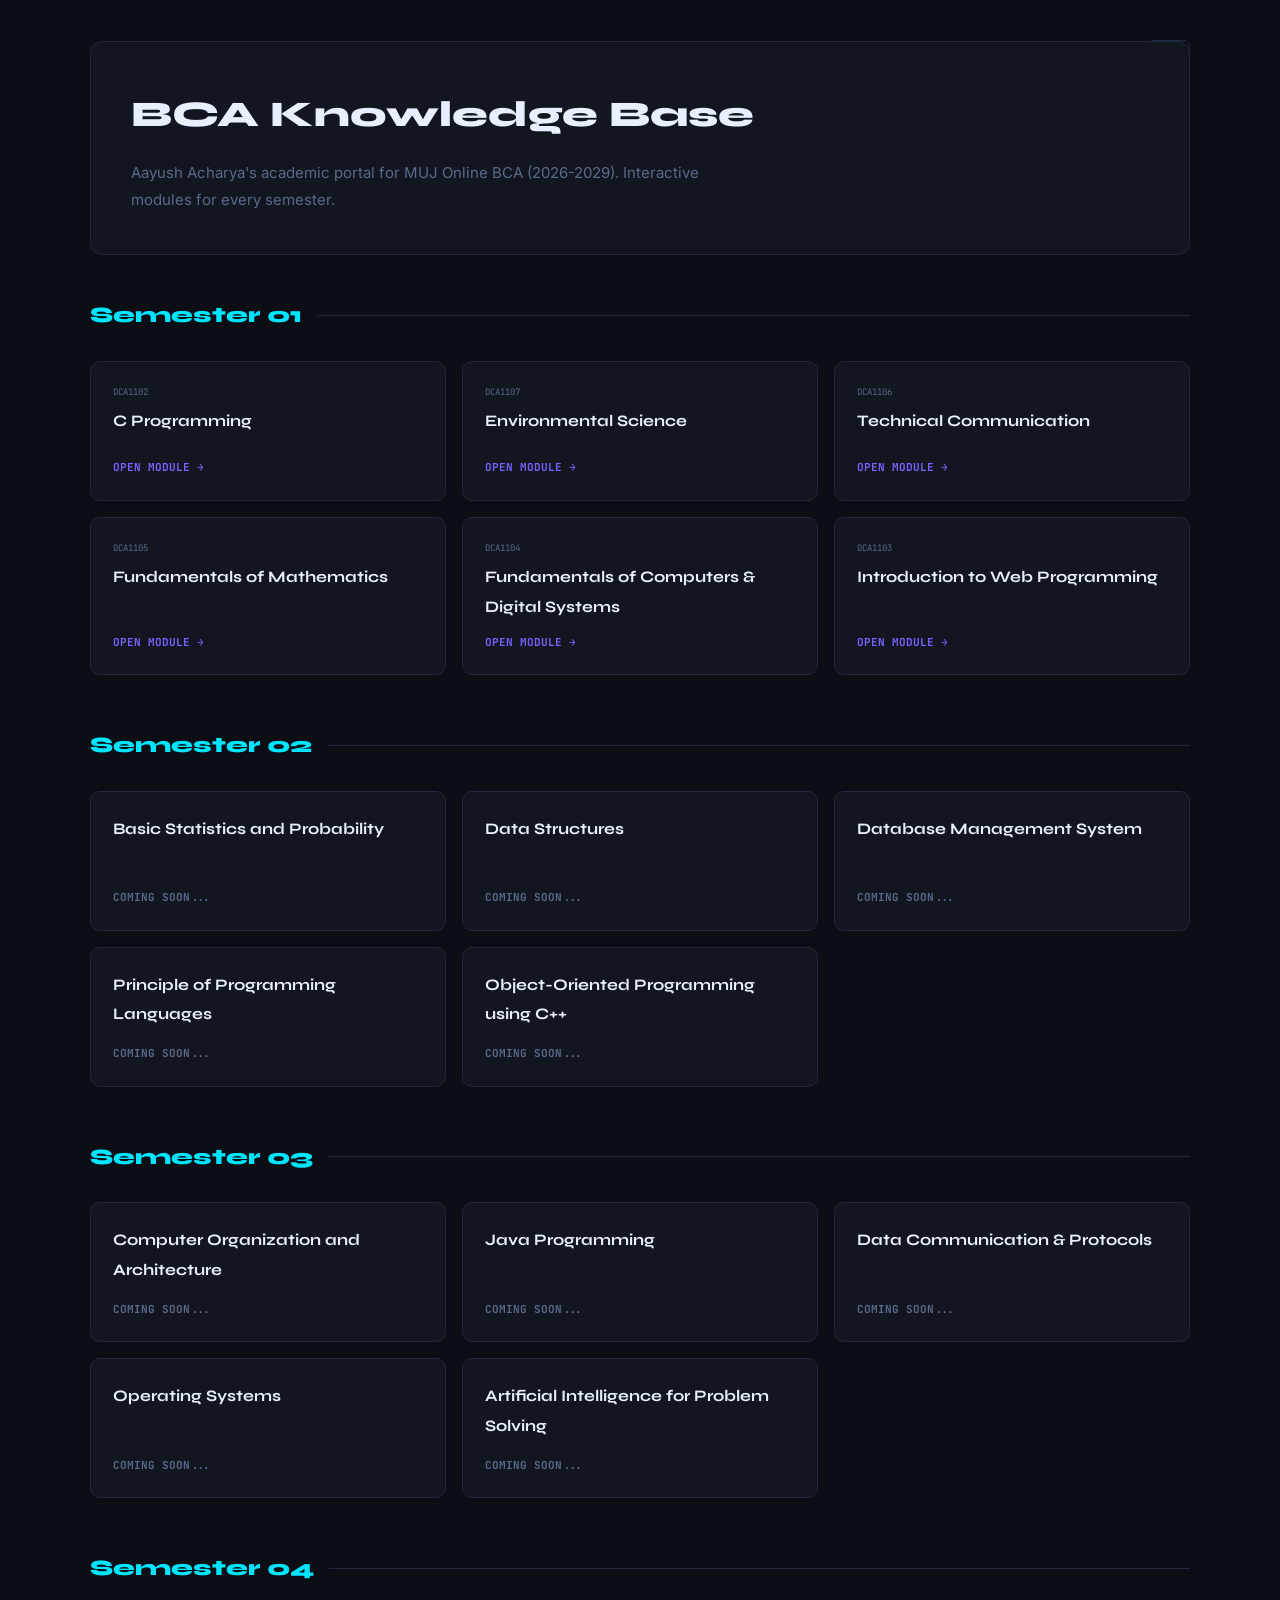
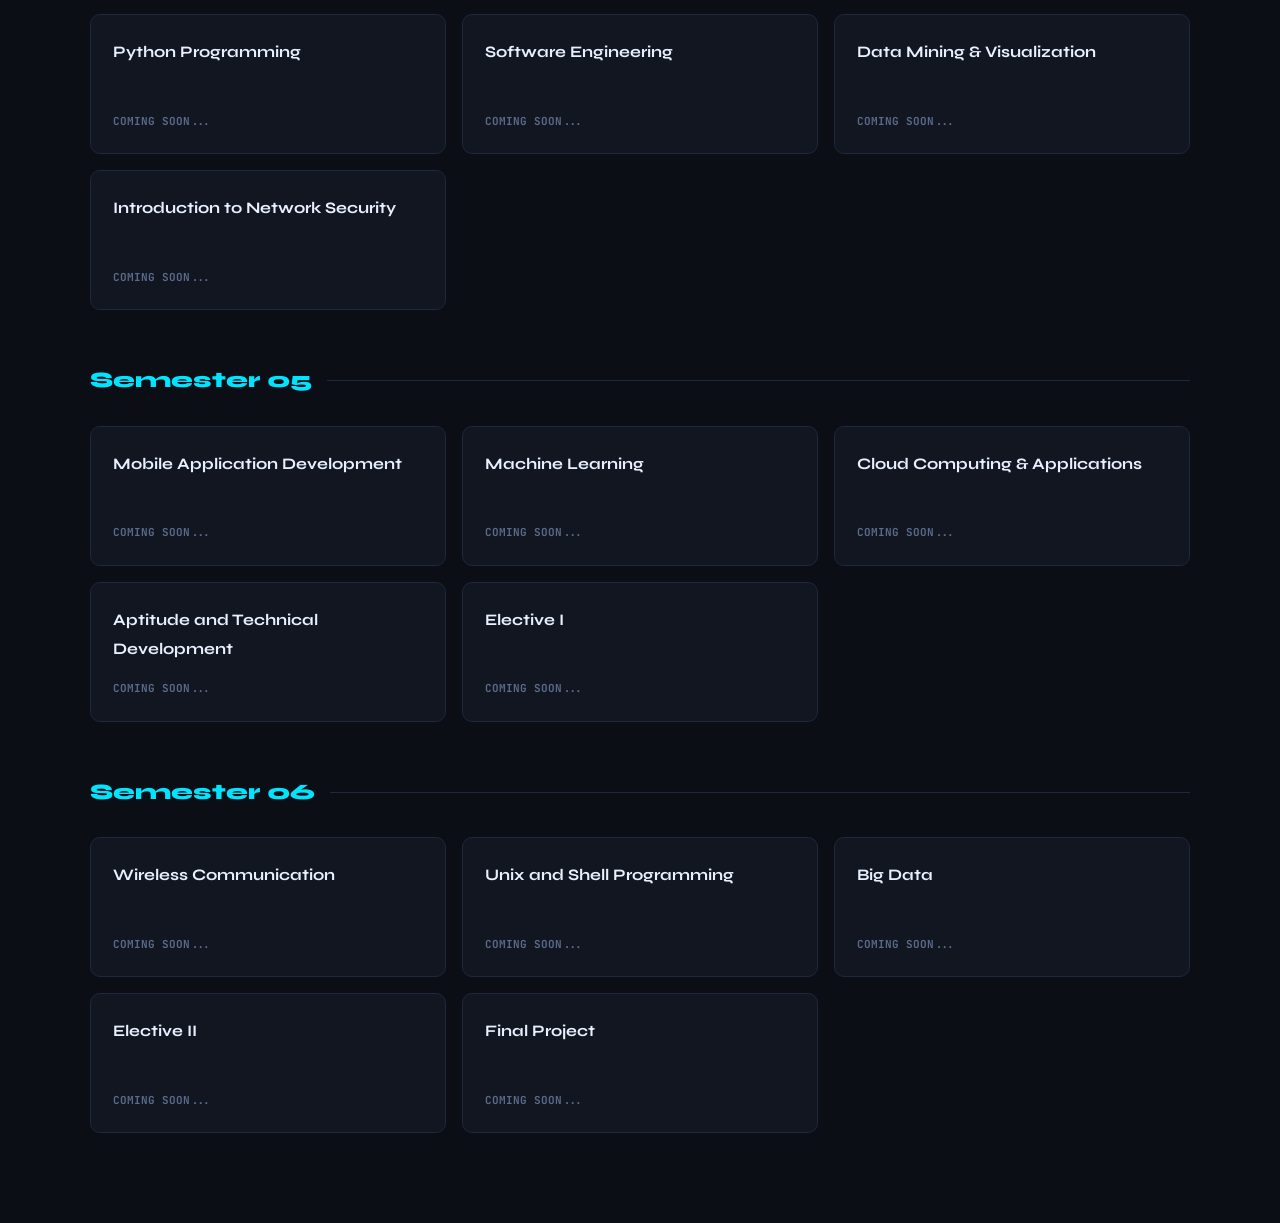
==== commit b4e23aca: "Add dark/light mode toggle, smooth scroll, keyboard navigation" ====
--- a/index.html
+++ b/index.html
@@ -9,6 +9,7 @@
 <body class="root-page">
 
 <main id="root-main">
+  <div style="display:flex;justify-content:flex-end;margin-bottom:-30px;"><button class="btn-theme" onclick="toggleTheme()" id="themeBtn" title="Toggle dark/light mode">🌙</button></div>
   <div class="dh">
     <h1>BCA Knowledge Base</h1>
     <p>Aayush Acharya's academic portal for MUJ Online BCA (2026-2029). Interactive modules for every semester.</p>
@@ -124,5 +125,24 @@
 function showModal(t,j){document.getElementById('m-title').innerText=t;document.getElementById('m-text').innerText=j;document.getElementById('modal-ov').style.display='flex';}
 function closeModal(){document.getElementById('modal-ov').style.display='none';}
 </script>
+
+<script>
+function toggleTheme(){
+  document.body.classList.toggle('light-mode');
+  const btn = document.getElementById('themeBtn');
+  const isLight = document.body.classList.contains('light-mode');
+  btn.textContent = isLight ? '🌑' : '🌙';
+  localStorage.setItem('bca-theme', isLight ? 'light' : 'dark');
+}
+(function(){
+  if(localStorage.getItem('bca-theme')==='light'){
+    document.body.classList.add('light-mode');
+    document.addEventListener('DOMContentLoaded',function(){
+      const b=document.getElementById('themeBtn');
+      if(b) b.textContent='🌑';
+    });
+  }
+})();
+</script>
 </body>
 </html>
--- a/assets/style.css
+++ b/assets/style.css
@@ -16,7 +16,7 @@
   --gr:  #39ff14;
   --am:  #ffc107;
   --rd:  #ff4444;
-  --tx:  #c8d6f0;
+  --tx:  #d8e6ff;
   --td:  #5a6a8a;
   --tb:  #e8f0ff;
   --cb:  #090c12;
@@ -31,8 +31,8 @@
   background: var(--bg);
   color: var(--tx);
   font-family: 'Inter', sans-serif;
-  font-size: 14px;
-  line-height: 1.7;
+  font-size: 15px;
+  line-height: 1.85;
 }
 
 /* ── Root page body ── */
@@ -71,7 +71,7 @@
   color: var(--tb);
   margin-bottom: 10px;
 }
-.dh > p { font-size: 14px; color: var(--td); max-width: 600px; }
+.dh > p { font-size: 15px; color: var(--td); max-width: 600px; }
 
 .sem-sec { margin-bottom: 50px; }
 .sem-h {
@@ -192,7 +192,7 @@
 
 .sbh { padding: 16px; border-bottom: 1px solid var(--br); position: sticky; top: 0; background: var(--sf); z-index: 2; }
 .sbl { font-family: 'JetBrains Mono', monospace; font-size: 9px; color: var(--ac); letter-spacing: 2px; text-transform: uppercase; margin-bottom: 2px; }
-.sbt { font-family: 'Syne', sans-serif; font-size: 14px; font-weight: 800; color: var(--tb); }
+.sbt { font-family: 'Syne', sans-serif; font-size: 15px; font-weight: 800; color: var(--tb); }
 
 .pw { padding: 10px 16px; border-bottom: 1px solid var(--br); }
 .pl { display: flex; justify-content: space-between; font-size: 10px; color: var(--td); margin-bottom: 4px; font-family: 'JetBrains Mono', monospace; }
@@ -224,15 +224,15 @@
 .btn-home:hover { border-color: var(--ac); color: var(--ac); }
 
 /* Content area */
-#ct { padding: 32px; max-width: 880px; }
+#ct { padding: 40px 48px; max-width: 960px; margin: 0 auto; }
 .pn { display: none; }
 .pn.on { display: block; animation: fi .3s; }
 @keyframes fi { from { opacity: 0; transform: translateY(6px); } to { opacity: 1; transform: translateY(0); } }
 
 /* Unit header */
 .utag { font-family: 'JetBrains Mono', monospace; font-size: 10px; font-weight: 700; color: var(--ac2); letter-spacing: 3px; text-transform: uppercase; margin-bottom: 7px; }
-.utit { font-family: 'Syne', sans-serif; font-size: 28px; font-weight: 800; color: var(--tb); line-height: 1.15; margin-bottom: 14px; }
-.uint { font-size: 13.5px; line-height: 1.8; margin-bottom: 22px; padding: 14px 18px; background: var(--sf); border-left: 3px solid var(--ac); border-radius: 0 7px 7px 0; }
+.utit { font-family: 'Syne', sans-serif; font-size: 30px; font-weight: 800; color: var(--tb); line-height: 1.2; margin-bottom: 16px; }
+.uint { font-size: 14.5px; line-height: 1.9; margin-bottom: 26px; padding: 16px 20px; background: var(--sf); border-left: 3px solid var(--ac); border-radius: 0 7px 7px 0; max-width: 70ch; }
 .obj { background: rgba(123,97,255,.07); border: 1px solid rgba(123,97,255,.2); border-radius: 8px; padding: 14px 18px; margin-bottom: 24px; }
 .obj h4 { font-family: 'Syne', sans-serif; font-size: 10px; font-weight: 700; color: var(--ac2); text-transform: uppercase; letter-spacing: 2px; margin-bottom: 8px; }
 .obj li { padding: 3px 0; font-size: 12.5px; display: flex; gap: 7px; list-style: none; }
@@ -247,10 +247,10 @@
 .tc.on { display: block; animation: fi .2s; }
 
 /* Content typography */
-.sh { font-family: 'Syne', sans-serif; font-size: 17px; font-weight: 700; color: var(--tb); margin: 24px 0 10px; display: flex; align-items: center; gap: 10px; }
+.sh { font-family: 'Syne', sans-serif; font-size: 18px; font-weight: 700; color: var(--tb); margin: 32px 0 12px; display: flex; align-items: center; gap: 10px; }
 .sh::after { content: ''; flex: 1; height: 1px; background: var(--br); }
-.ssh { font-family: 'Syne', sans-serif; font-size: 14px; font-weight: 700; color: var(--ac); margin: 18px 0 8px; }
-.pn p { margin-bottom: 10px; color: var(--tx); font-size: 13.5px; line-height: 1.8; }
+.ssh { font-family: 'Syne', sans-serif; font-size: 15px; font-weight: 700; color: var(--ac); margin: 18px 0 8px; }
+.pn p { margin-bottom: 12px; color: var(--tx); font-size: 14.5px; line-height: 1.9; max-width: 70ch; }
 
 /* Code blocks */
 .cw { background: var(--cb); border: 1px solid var(--br); border-radius: 7px; margin: 12px 0; overflow: hidden; }
@@ -319,7 +319,7 @@
 .qr { display: none; margin-top: 18px; padding: 20px; border-radius: 8px; text-align: center; border: 1px solid var(--br); background: var(--sf); }
 .qr.on { display: block; animation: fi .4s; }
 .rs { font-family: 'Syne', sans-serif; font-size: 44px; font-weight: 800; background: linear-gradient(135deg, var(--ac2), var(--ac)); -webkit-background-clip: text; -webkit-text-fill-color: transparent; background-clip: text; line-height: 1; margin-bottom: 5px; }
-.rm { font-size: 14px; color: var(--tb); margin-bottom: 3px; }
+.rm { font-size: 15px; color: var(--tb); margin-bottom: 3px; }
 .rd2 { font-size: 11px; color: var(--td); }
 
 /* Done banner */
@@ -339,7 +339,7 @@
 
 /* Exam section */
 .es { background: rgba(255,193,7,.04); border: 1px solid rgba(255,193,7,.18); border-radius: 8px; padding: 18px; margin-bottom: 16px; }
-.es h3 { font-family: 'Syne', sans-serif; font-size: 14px; font-weight: 700; color: var(--am); margin-bottom: 3px; }
+.es h3 { font-family: 'Syne', sans-serif; font-size: 15px; font-weight: 700; color: var(--am); margin-bottom: 3px; }
 .ess { font-size: 10px; color: var(--td); margin-bottom: 12px; }
 .eq { padding: 8px 0; border-bottom: 1px solid var(--br); font-size: 12.5px; }
 .eq:last-child { border-bottom: none; }
@@ -348,7 +348,7 @@
 
 /* Mobile sidebar toggle */
 #overlay { display: none; position: fixed; inset: 0; background: rgba(0,0,0,.5); z-index: 90; }
-#mbt { display: none; position: fixed; top: 12px; left: 12px; z-index: 200; background: var(--sf); border: 1px solid var(--br); border-radius: 7px; padding: 7px 10px; cursor: pointer; color: var(--tx); font-size: 14px; }
+#mbt { display: none; position: fixed; top: 12px; left: 12px; z-index: 200; background: var(--sf); border: 1px solid var(--br); border-radius: 7px; padding: 7px 10px; cursor: pointer; color: var(--tx); font-size: 15px; }
 
 /* ── Responsive ── */
 @media (max-width: 768px) {
@@ -364,3 +364,42 @@
   #ct { padding: 20px 14px; }
   .utit { font-size: 20px; }
 }
+
+/* ── Smooth Scroll ── */
+html { scroll-behavior: smooth; }
+
+/* ── Dark / Light Mode ── */
+body.light-mode {
+  --bg:  #f0f4f8;
+  --sf:  #ffffff;
+  --sf2: #e8edf3;
+  --br:  #c8d4e0;
+  --ac:  #0077aa;
+  --ac2: #5b3fd6;
+  --gr:  #1a7a00;
+  --am:  #a07000;
+  --rd:  #cc2200;
+  --tx:  #1a2535;
+  --td:  #4a5a6a;
+  --tb:  #0d1520;
+  --cb:  #e4ecf4;
+}
+
+/* Theme toggle button */
+.btn-theme {
+  margin-left: 8px;
+  font-size: 16px;
+  padding: 5px 10px;
+  border-radius: 5px;
+  border: 1px solid var(--br);
+  background: transparent;
+  cursor: pointer;
+  color: var(--tx);
+  transition: all .2s;
+  flex-shrink: 0;
+}
+.btn-theme:hover { border-color: var(--ac); }
+
+/* Root page light mode adjustments */
+body.light-mode .ucc { box-shadow: 0 1px 4px rgba(0,0,0,.08); }
+body.light-mode pre { color: #2d3748; }
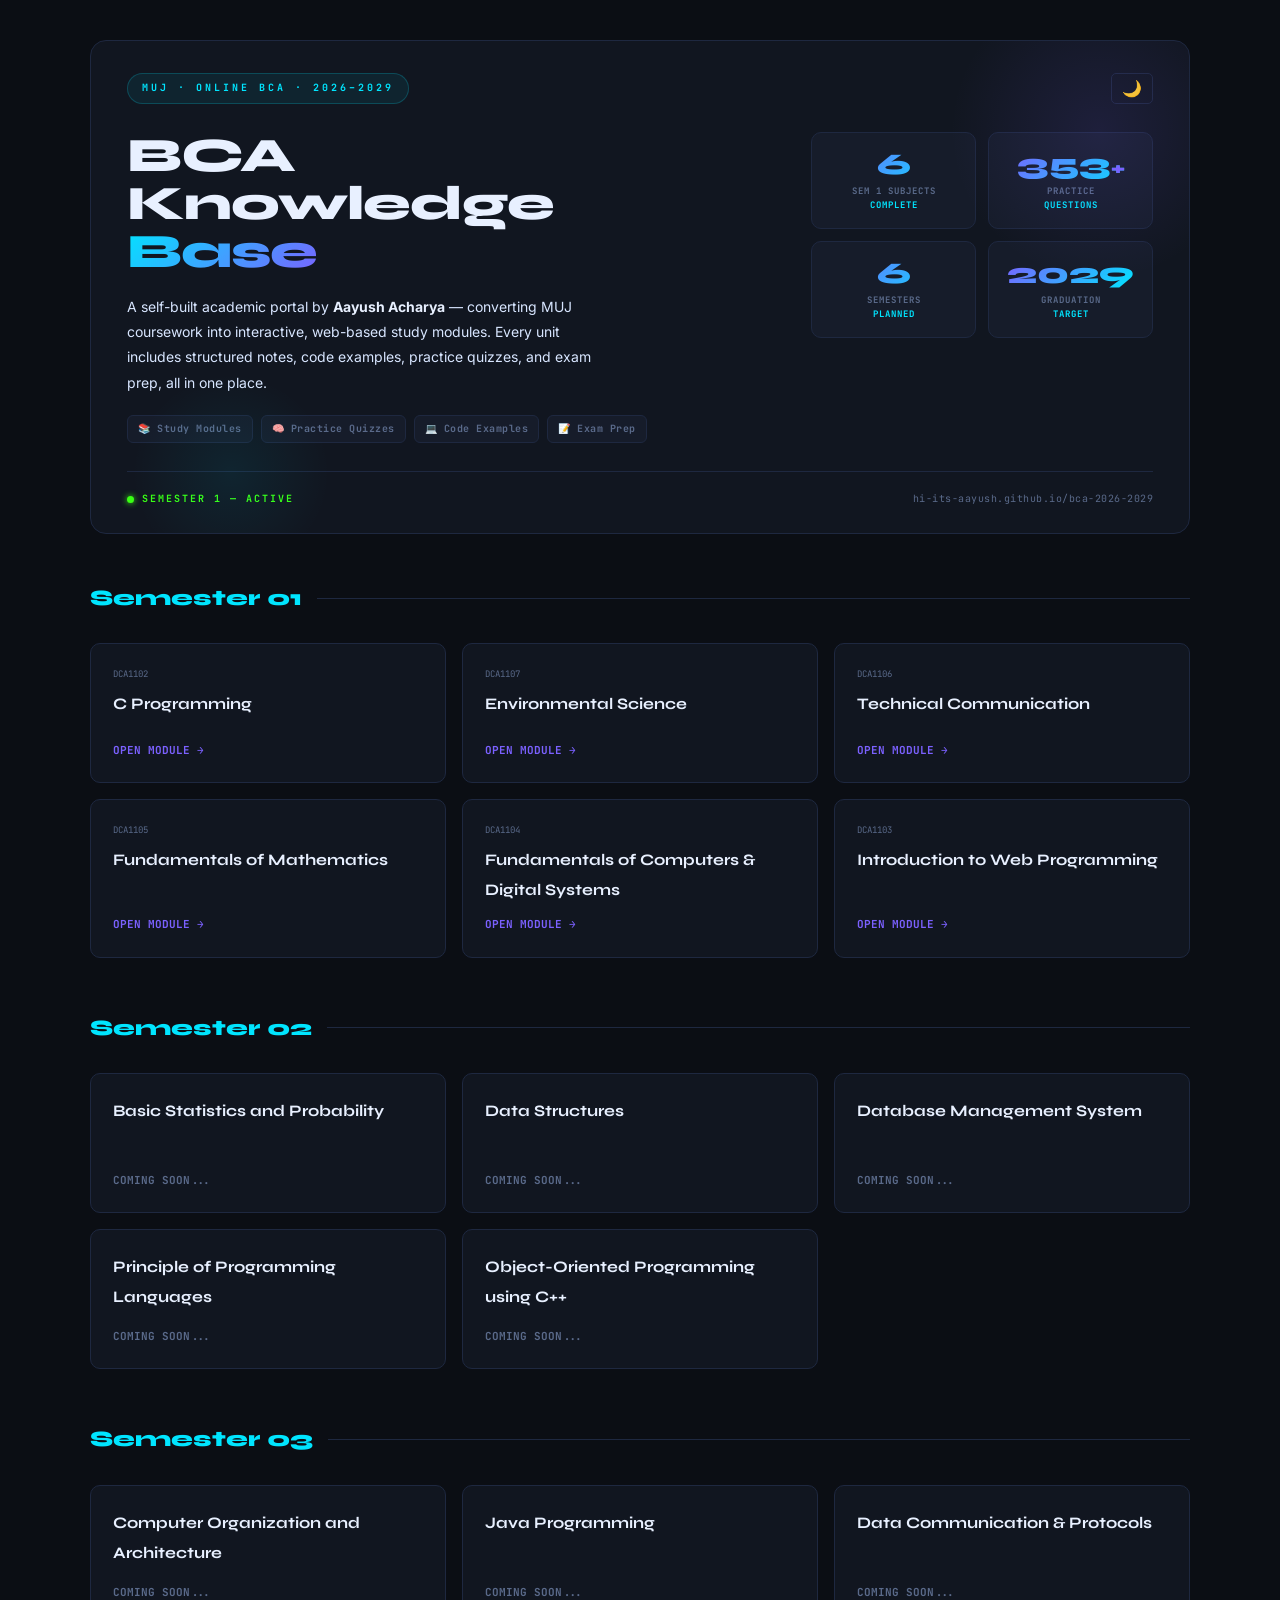
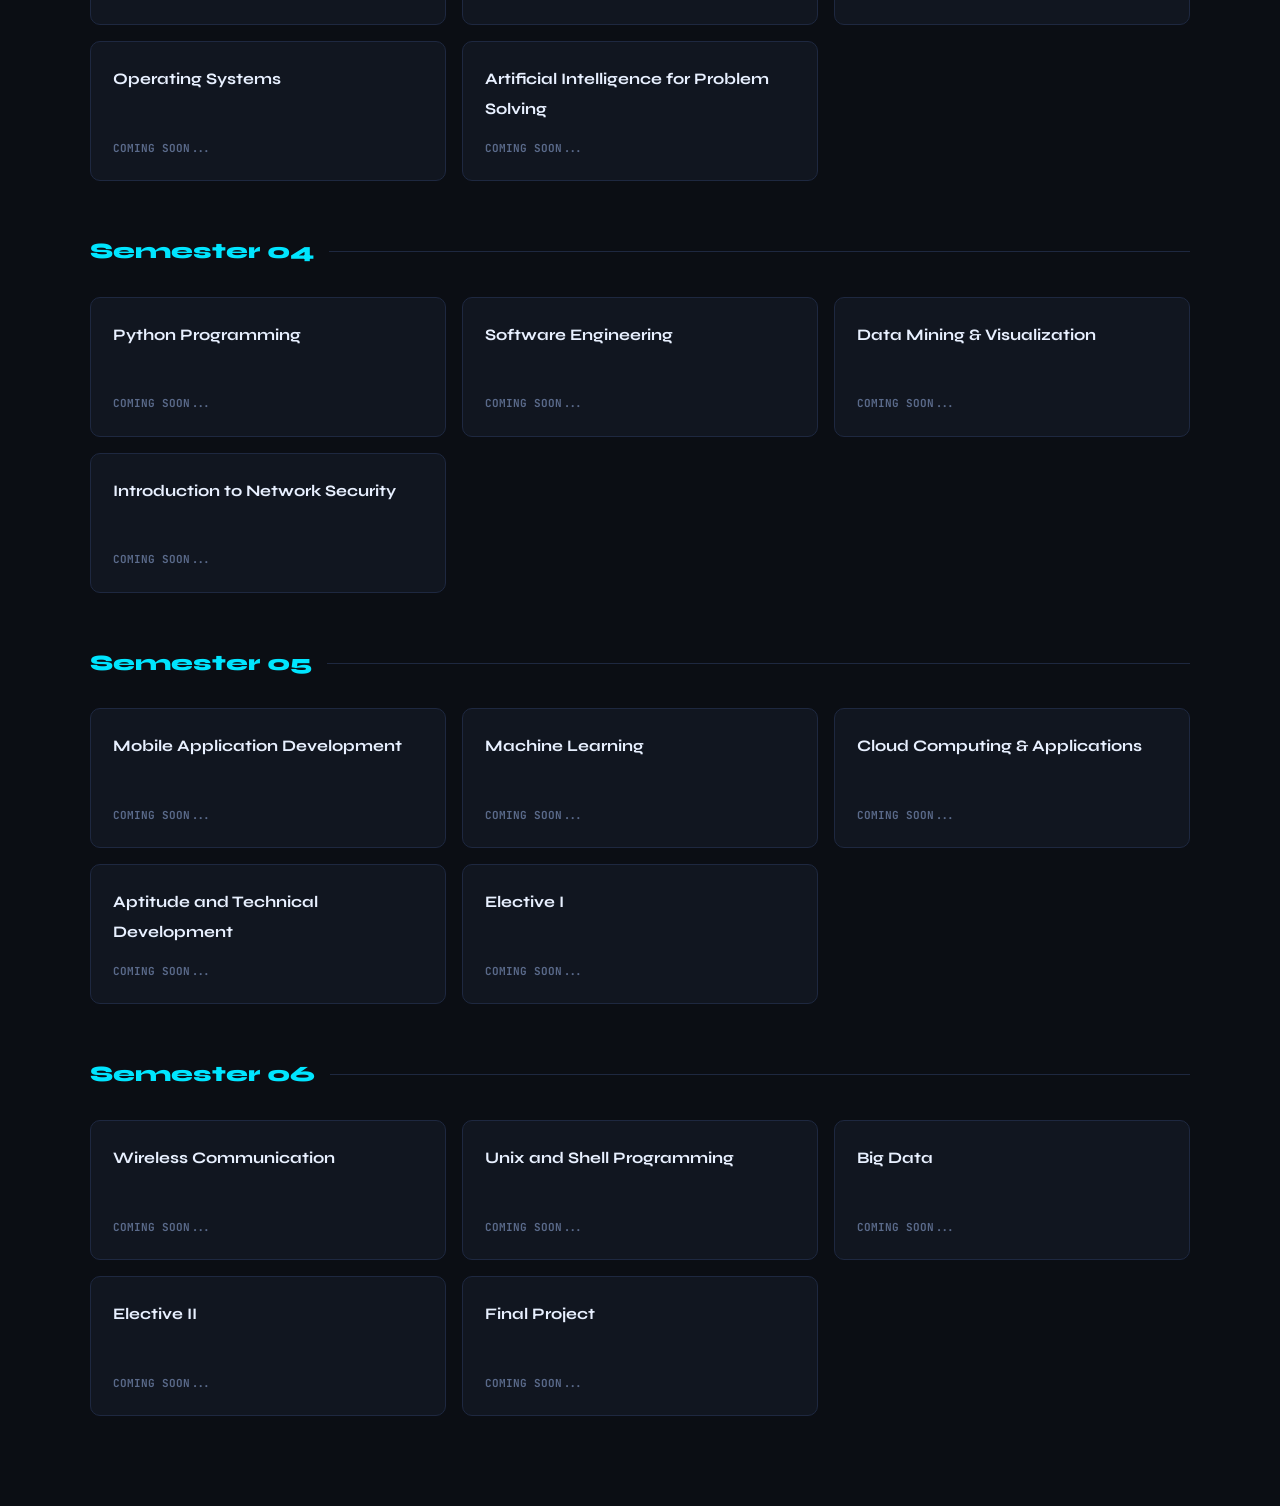
==== commit fd30cf6d: "Redesign hero section with stats, tags, and animated status" ====
--- a/index.html
+++ b/index.html
@@ -5,14 +5,60 @@
 <title>BCA Study Portal | Aayush Acharya</title>
 <link href="https://fonts.googleapis.com/css2?family=JetBrains+Mono:wght@400;600;700&family=Syne:wght@600;700;800&family=Inter:wght@400;500;600&display=swap" rel="stylesheet">
 <link rel="stylesheet" href="assets/style.css">
+<link rel="icon" type="image/x-icon" href="favicon.ico">
+<link rel="icon" type="image/svg+xml" href="favicon.svg">
+<link rel="icon" type="image/png" sizes="32x32" href="favicon-32.png">
 </head>
 <body class="root-page">
 
 <main id="root-main">
-  <div style="display:flex;justify-content:flex-end;margin-bottom:-30px;"><button class="btn-theme" onclick="toggleTheme()" id="themeBtn" title="Toggle dark/light mode">🌙</button></div>
-  <div class="dh">
-    <h1>BCA Knowledge Base</h1>
-    <p>Aayush Acharya's academic portal for MUJ Online BCA (2026-2029). Interactive modules for every semester.</p>
+  <!-- ── Hero ── -->
+  <div class="hero">
+    <div class="hero-top">
+      <div class="hero-badge">MUJ · ONLINE BCA · 2026–2029</div>
+      <button class="btn-theme" onclick="toggleTheme()" id="themeBtn" title="Toggle dark/light mode">🌙</button>
+    </div>
+
+    <div class="hero-body">
+      <div class="hero-left">
+        <h1 class="hero-title">BCA<br>Knowledge<br><span class="hero-accent">Base</span></h1>
+        <p class="hero-sub">
+          A self-built academic portal by <strong>Aayush Acharya</strong> — converting MUJ coursework into
+          interactive, web-based study modules. Every unit includes structured notes, code examples,
+          practice quizzes, and exam prep, all in one place.
+        </p>
+        <div class="hero-tags">
+          <span class="tag">📚 Study Modules</span>
+          <span class="tag">🧠 Practice Quizzes</span>
+          <span class="tag">💻 Code Examples</span>
+          <span class="tag">📝 Exam Prep</span>
+        </div>
+      </div>
+
+      <div class="hero-right">
+        <div class="stat-card">
+          <div class="stat-num">6</div>
+          <div class="stat-lbl">Sem 1 Subjects<br><span>Complete</span></div>
+        </div>
+        <div class="stat-card">
+          <div class="stat-num">353<span class="stat-plus">+</span></div>
+          <div class="stat-lbl">Practice<br><span>Questions</span></div>
+        </div>
+        <div class="stat-card">
+          <div class="stat-num">6</div>
+          <div class="stat-lbl">Semesters<br><span>Planned</span></div>
+        </div>
+        <div class="stat-card">
+          <div class="stat-num">2029</div>
+          <div class="stat-lbl">Graduation<br><span>Target</span></div>
+        </div>
+      </div>
+    </div>
+
+    <div class="hero-footer">
+      <span class="hero-status"><span class="status-dot"></span>Semester 1 — Active</span>
+      <span class="hero-link">hi-its-aayush.github.io/bca-2026-2029</span>
+    </div>
   </div>
 
   <section class="sem-sec">
--- a/assets/style.css
+++ b/assets/style.css
@@ -403,3 +403,200 @@
 /* Root page light mode adjustments */
 body.light-mode .ucc { box-shadow: 0 1px 4px rgba(0,0,0,.08); }
 body.light-mode pre { color: #2d3748; }
+
+/* ══════════════════════════════════════════════
+   HERO SECTION (Root page)
+   ══════════════════════════════════════════════ */
+
+.hero {
+  background: var(--sf);
+  border: 1px solid var(--br);
+  border-radius: 16px;
+  padding: 32px 36px 24px;
+  margin-bottom: 44px;
+  position: relative;
+  overflow: hidden;
+}
+
+/* Radial glow blobs */
+.hero::before {
+  content: '';
+  position: absolute;
+  top: -60px; right: -60px;
+  width: 300px; height: 300px;
+  background: radial-gradient(circle, rgba(123,97,255,.12), transparent 70%);
+  pointer-events: none;
+}
+.hero::after {
+  content: '';
+  position: absolute;
+  bottom: -40px; left: 40px;
+  width: 200px; height: 200px;
+  background: radial-gradient(circle, rgba(0,229,255,.07), transparent 70%);
+  pointer-events: none;
+}
+
+/* Top row: badge + theme toggle */
+.hero-top {
+  display: flex;
+  align-items: center;
+  justify-content: space-between;
+  margin-bottom: 28px;
+}
+.hero-badge {
+  font-family: 'JetBrains Mono', monospace;
+  font-size: 10px;
+  font-weight: 700;
+  letter-spacing: 3px;
+  text-transform: uppercase;
+  color: var(--ac);
+  background: rgba(0,229,255,.07);
+  border: 1px solid rgba(0,229,255,.2);
+  border-radius: 20px;
+  padding: 5px 14px;
+}
+
+/* Body: left text + right stats */
+.hero-body {
+  display: flex;
+  gap: 40px;
+  align-items: flex-start;
+  margin-bottom: 28px;
+}
+.hero-left { flex: 1; min-width: 0; }
+.hero-right {
+  display: grid;
+  grid-template-columns: 1fr 1fr;
+  gap: 12px;
+  flex-shrink: 0;
+}
+
+/* Title */
+.hero-title {
+  font-family: 'Syne', sans-serif;
+  font-size: 48px;
+  font-weight: 800;
+  color: var(--tb);
+  line-height: 1.0;
+  margin-bottom: 18px;
+  letter-spacing: -1px;
+}
+.hero-accent {
+  background: linear-gradient(135deg, var(--ac), var(--ac2));
+  -webkit-background-clip: text;
+  -webkit-text-fill-color: transparent;
+  background-clip: text;
+}
+
+/* Subtitle */
+.hero-sub {
+  font-size: 14px;
+  line-height: 1.8;
+  color: var(--tx);
+  max-width: 480px;
+  margin-bottom: 20px;
+}
+.hero-sub strong { color: var(--tb); }
+
+/* Tags */
+.hero-tags {
+  display: flex;
+  flex-wrap: wrap;
+  gap: 8px;
+}
+.tag {
+  font-family: 'JetBrains Mono', monospace;
+  font-size: 10px;
+  font-weight: 700;
+  color: var(--td);
+  background: var(--sf2);
+  border: 1px solid var(--br);
+  border-radius: 6px;
+  padding: 4px 10px;
+  letter-spacing: .5px;
+  transition: all .2s;
+}
+.tag:hover { border-color: var(--ac2); color: var(--ac2); }
+
+/* Stat cards */
+.stat-card {
+  background: var(--sf2);
+  border: 1px solid var(--br);
+  border-radius: 10px;
+  padding: 16px 18px;
+  text-align: center;
+  transition: all .2s;
+  min-width: 100px;
+}
+.stat-card:hover { border-color: var(--ac2); transform: translateY(-2px); }
+.stat-num {
+  font-family: 'Syne', sans-serif;
+  font-size: 30px;
+  font-weight: 800;
+  background: linear-gradient(135deg, var(--ac2), var(--ac));
+  -webkit-background-clip: text;
+  -webkit-text-fill-color: transparent;
+  background-clip: text;
+  line-height: 1;
+  margin-bottom: 6px;
+}
+.stat-plus {
+  font-size: 18px;
+  -webkit-text-fill-color: var(--ac2);
+}
+.stat-lbl {
+  font-family: 'JetBrains Mono', monospace;
+  font-size: 9px;
+  font-weight: 700;
+  color: var(--td);
+  text-transform: uppercase;
+  letter-spacing: 1px;
+  line-height: 1.5;
+}
+.stat-lbl span { color: var(--ac); }
+
+/* Footer row */
+.hero-footer {
+  display: flex;
+  align-items: center;
+  justify-content: space-between;
+  border-top: 1px solid var(--br);
+  padding-top: 18px;
+}
+.hero-status {
+  display: flex;
+  align-items: center;
+  gap: 8px;
+  font-family: 'JetBrains Mono', monospace;
+  font-size: 10px;
+  font-weight: 700;
+  color: var(--gr);
+  text-transform: uppercase;
+  letter-spacing: 2px;
+}
+.status-dot {
+  width: 7px; height: 7px;
+  border-radius: 50%;
+  background: var(--gr);
+  box-shadow: 0 0 6px var(--gr);
+  animation: pulse 2s infinite;
+}
+@keyframes pulse {
+  0%, 100% { opacity: 1; }
+  50% { opacity: .4; }
+}
+.hero-link {
+  font-family: 'JetBrains Mono', monospace;
+  font-size: 10px;
+  color: var(--td);
+  letter-spacing: .5px;
+}
+
+/* Responsive */
+@media (max-width: 768px) {
+  .hero-body { flex-direction: column; }
+  .hero-title { font-size: 34px; }
+  .hero-right { grid-template-columns: repeat(4,1fr); gap: 8px; }
+  .stat-num { font-size: 22px; }
+  .hero-link { display: none; }
+}
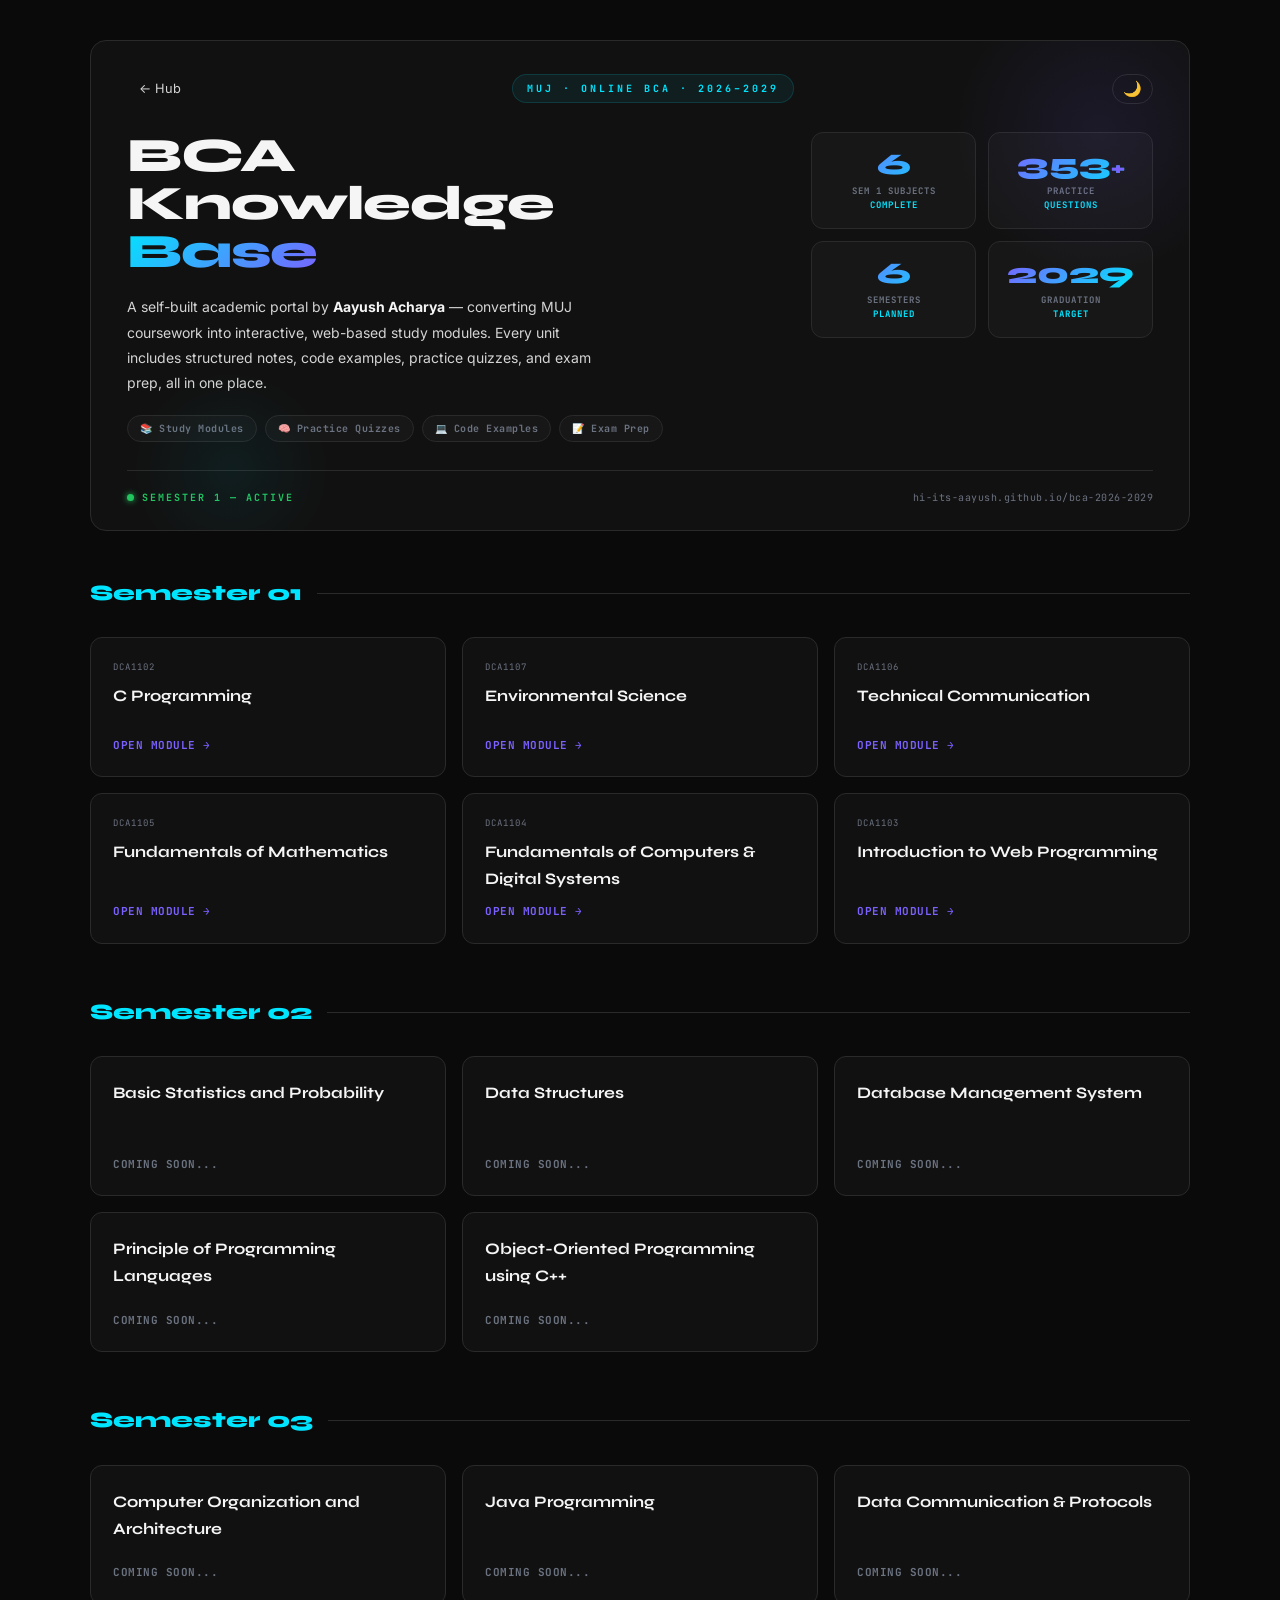
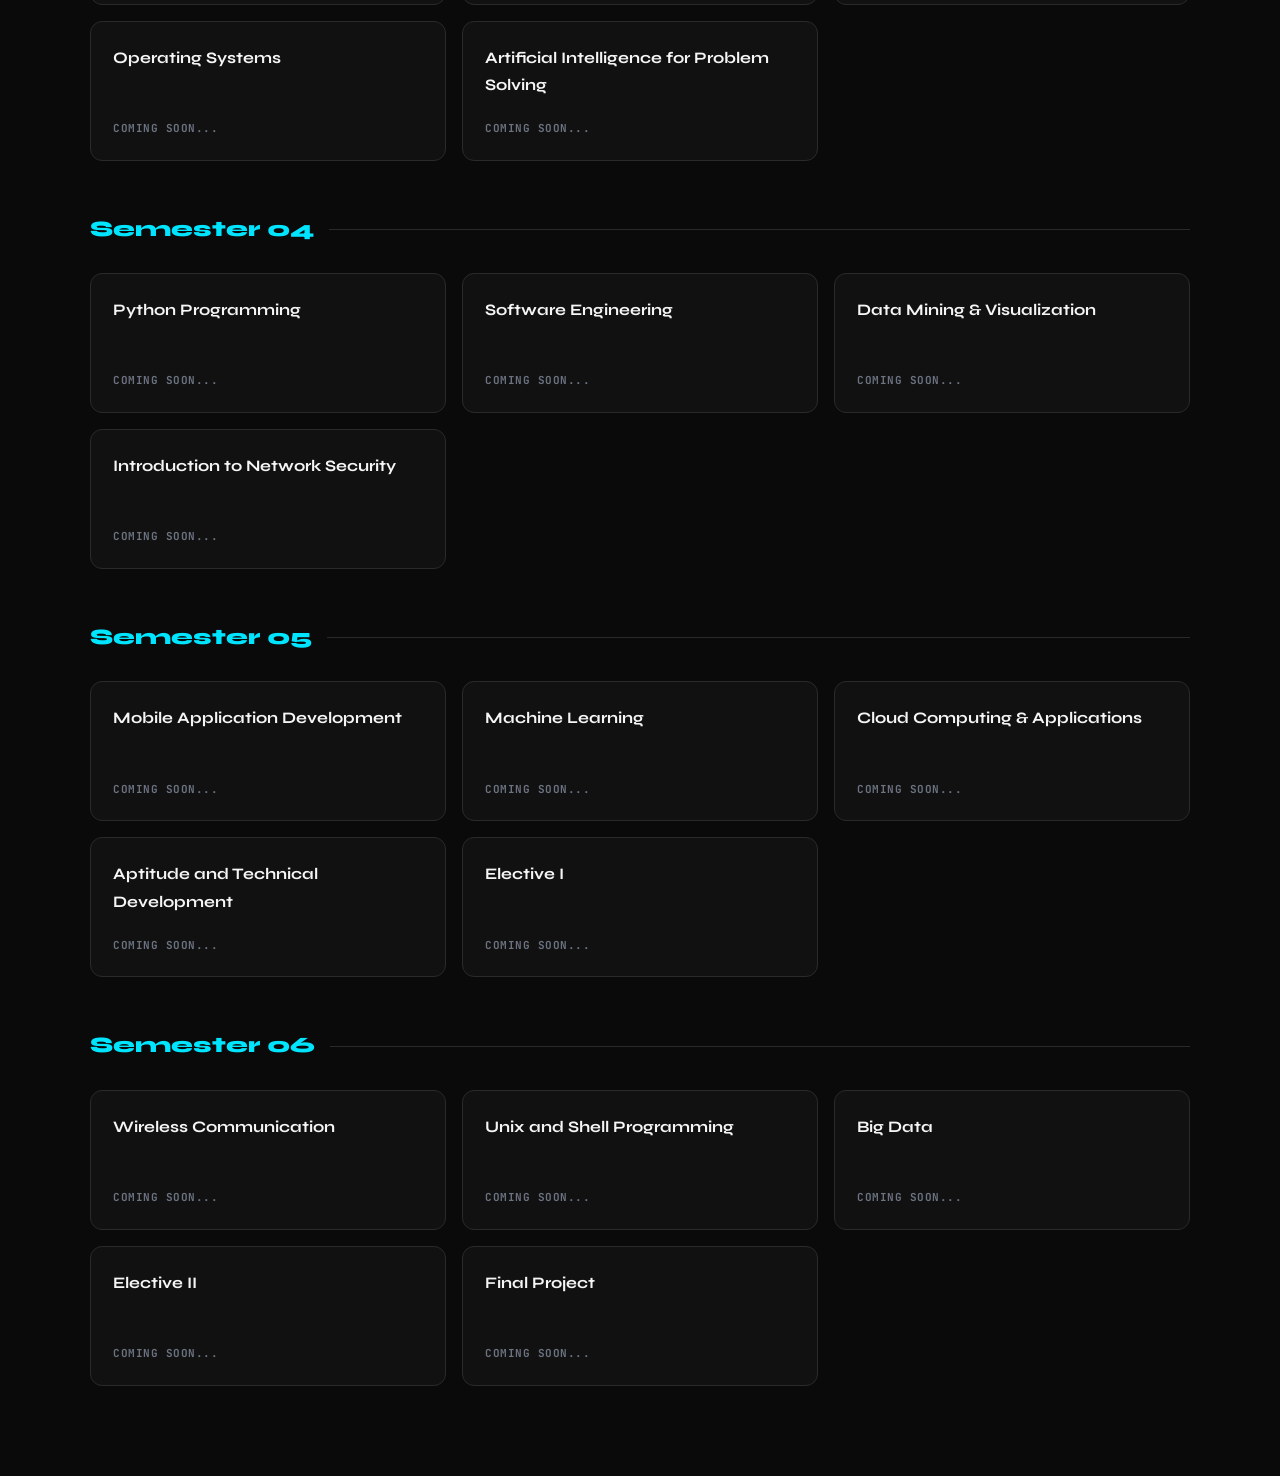
==== commit 621e82c1: "Add link to personal website in hero section" ====
--- a/index.html
+++ b/index.html
@@ -15,6 +15,7 @@
   <!-- ── Hero ── -->
   <div class="hero">
     <div class="hero-top">
+      <a href="https://aayush.com.au" style="font-size:0.8rem; color:var(--text-muted); text-decoration:none; border:1px solid var(--border); padding:0.3rem 0.75rem; border-radius:50px; transition:0.2s; white-space:nowrap;" onmouseover="this.style.borderColor='var(--accent)';this.style.color='var(--accent)'" onmouseout="this.style.borderColor='var(--border)';this.style.color='var(--text-muted)'">← Hub</a>
       <div class="hero-badge">MUJ · ONLINE BCA · 2026–2029</div>
       <button class="btn-theme" onclick="toggleTheme()" id="themeBtn" title="Toggle dark/light mode">🌙</button>
     </div>
--- a/assets/style.css
+++ b/assets/style.css
@@ -3,37 +3,41 @@
    Aayush Acharya | MUJ Online BCA 2026-2029
    ============================================================ */
 
-/* Google Fonts imported in HTML to keep CSS portable */
-
 /* ── Variables ── */
 :root {
-  --bg:  #0b0e14;
-  --sf:  #111620;
-  --sf2: #161c2a;
-  --br:  #1e2840;
+  --bg:  #0a0a0a;
+  --sf:  #111111;
+  --sf2: #171717;
+  --br:  #2a2a2a;
   --ac:  #00e5ff;
   --ac2: #7b61ff;
-  --gr:  #39ff14;
-  --am:  #ffc107;
-  --rd:  #ff4444;
-  --tx:  #d8e6ff;
-  --td:  #5a6a8a;
-  --tb:  #e8f0ff;
-  --cb:  #090c12;
-  --sw:  265px;  /* sidebar width — only used on subject pages */
+  --gr:  #22c55e;
+  --am:  #f59e0b;
+  --rd:  #ef4444;
+  --tx:  #d4d4d4;
+  --td:  #6b7280;
+  --tb:  #f5f5f5;
+  --cb:  #0d0d0d;
+  --sw:  265px;
+  --radius: 12px;
+  --accent-glow: rgba(0, 229, 255, 0.08);
 }
 
 /* ── Reset ── */
 * { margin: 0; padding: 0; box-sizing: border-box; }
 
 /* ── Base ── */
+html { scroll-behavior: smooth; }
 body {
   background: var(--bg);
   color: var(--tx);
   font-family: 'Inter', sans-serif;
   font-size: 15px;
-  line-height: 1.85;
-}
+  line-height: 1.7;
+  -webkit-font-smoothing: antialiased;
+}
+a { color: var(--tx); text-decoration: none; transition: color .2s; }
+a:hover { color: var(--ac); }
 
 /* ── Root page body ── */
 body.root-page {
@@ -58,11 +62,9 @@
 .dh {
   background: var(--sf);
   border: 1px solid var(--br);
-  border-radius: 12px;
+  border-radius: var(--radius);
   padding: 40px;
   margin-bottom: 40px;
-  position: relative;
-  overflow: hidden;
 }
 .dh h1 {
   font-family: 'Syne', sans-serif;
@@ -94,22 +96,23 @@
 .ucc {
   background: var(--sf);
   border: 1px solid var(--br);
-  border-radius: 10px;
+  border-radius: var(--radius);
   padding: 22px;
   text-decoration: none;
-  transition: all .2s;
+  transition: transform .2s, border-color .2s, background .2s;
   display: flex;
   flex-direction: column;
   min-height: 140px;
   cursor: pointer;
 }
-.ucc:hover { border-color: var(--ac2); transform: translateY(-3px); background: var(--sf2); }
+.ucc:hover { border-color: var(--td); transform: translateY(-4px); background: var(--sf2); }
 .ucn {
   font-family: 'JetBrains Mono', monospace;
   font-size: 9px;
   color: var(--td);
   margin-bottom: 6px;
   text-transform: uppercase;
+  letter-spacing: 1px;
 }
 .ucc h3 {
   font-family: 'Syne', sans-serif;
@@ -125,6 +128,7 @@
   color: var(--ac2);
   text-transform: uppercase;
   margin-top: auto;
+  letter-spacing: .5px;
 }
 .btn-launch.soon { color: var(--td); }
 
@@ -132,12 +136,12 @@
 #modal-ov {
   position: fixed; top: 0; left: 0;
   width: 100%; height: 100%;
-  background: rgba(9,12,18,0.95);
+  background: rgba(0,0,0,.85);
   display: none;
   align-items: center;
   justify-content: center;
   z-index: 1000;
-  backdrop-filter: blur(6px);
+  backdrop-filter: blur(8px);
 }
 #modal {
   background: var(--sf);
@@ -147,7 +151,6 @@
   max-width: 450px;
   width: 90%;
   text-align: center;
-  position: relative;
 }
 #modal h2 { font-family: 'Syne', sans-serif; color: var(--ac); margin-bottom: 15px; }
 .m-joke {
@@ -165,11 +168,14 @@
   color: #fff;
   border: none;
   padding: 10px 25px;
-  border-radius: 6px;
+  border-radius: 50px;
   font-family: 'JetBrains Mono', monospace;
   font-weight: 700;
   cursor: pointer;
-}
+  font-size: 12px;
+  transition: opacity .2s;
+}
+.btn-close:hover { opacity: .85; }
 
 /* ══════════════════════════════════════════════
    SUBJECT PAGE STYLES
@@ -190,9 +196,27 @@
 #sb::-webkit-scrollbar { width: 3px; }
 #sb::-webkit-scrollbar-thumb { background: var(--br); }
 
-.sbh { padding: 16px; border-bottom: 1px solid var(--br); position: sticky; top: 0; background: var(--sf); z-index: 2; }
-.sbl { font-family: 'JetBrains Mono', monospace; font-size: 9px; color: var(--ac); letter-spacing: 2px; text-transform: uppercase; margin-bottom: 2px; }
-.sbt { font-family: 'Syne', sans-serif; font-size: 15px; font-weight: 800; color: var(--tb); }
+.sbh {
+  padding: 16px;
+  border-bottom: 1px solid var(--br);
+  position: sticky; top: 0;
+  background: var(--sf);
+  z-index: 2;
+}
+.sbl {
+  font-family: 'JetBrains Mono', monospace;
+  font-size: 9px;
+  color: var(--ac);
+  letter-spacing: 2px;
+  text-transform: uppercase;
+  margin-bottom: 2px;
+}
+.sbt {
+  font-family: 'Syne', sans-serif;
+  font-size: 15px;
+  font-weight: 800;
+  color: var(--tb);
+}
 
 .pw { padding: 10px 16px; border-bottom: 1px solid var(--br); }
 .pl { display: flex; justify-content: space-between; font-size: 10px; color: var(--td); margin-bottom: 4px; font-family: 'JetBrains Mono', monospace; }
@@ -208,32 +232,71 @@
 .ul li a.on .un { border-color: var(--ac); color: var(--ac); }
 .ul li a.dn .un { border-color: var(--gr); color: var(--gr); }
 
-/* Top nav */
+/* Top nav — sticky with blur like portfolio */
 #main { margin-left: var(--sw); flex: 1; }
-#tnav { background: var(--sf); border-bottom: 1px solid var(--br); padding: 10px 32px; display: flex; align-items: center; gap: 10px; position: sticky; top: 0; z-index: 50; }
+#tnav {
+  background: rgba(10,10,10,.85);
+  backdrop-filter: blur(12px);
+  -webkit-backdrop-filter: blur(12px);
+  border-bottom: 1px solid var(--br);
+  padding: 10px 32px;
+  display: flex;
+  align-items: center;
+  gap: 10px;
+  position: sticky;
+  top: 0;
+  z-index: 50;
+}
 .bc { font-family: 'JetBrains Mono', monospace; font-size: 11px; color: var(--td); }
 .bc span { color: var(--ac); }
 .nbs { margin-left: auto; display: flex; gap: 8px; }
 
 /* Buttons */
-.btn { padding: 6px 14px; border-radius: 5px; border: 1px solid var(--br); background: transparent; color: var(--tx); font-size: 12px; cursor: pointer; transition: all .2s; font-family: 'Inter', sans-serif; text-decoration: none; }
-.btn:hover { border-color: var(--ac); color: var(--ac); }
-.btnp { background: linear-gradient(135deg, var(--ac2), var(--ac)); border: none; color: #000; font-weight: 600; }
-.btnp:hover { opacity: .85; color: #000; }
-.btn-home { color: var(--ac2); border-color: var(--ac2); font-family: 'JetBrains Mono', monospace; font-size: 11px; font-weight: 700; letter-spacing: 1px; flex-shrink: 0; }
-.btn-home:hover { border-color: var(--ac); color: var(--ac); }
+.btn {
+  padding: 6px 16px;
+  border-radius: 50px;
+  border: 1px solid var(--br);
+  background: transparent;
+  color: var(--tx);
+  font-size: 12px;
+  cursor: pointer;
+  transition: all .2s;
+  font-family: 'Inter', sans-serif;
+  text-decoration: none;
+}
+.btn:hover { border-color: var(--td); color: var(--tb); }
+.btnp {
+  background: var(--ac2);
+  border-color: var(--ac2);
+  color: #fff;
+  font-weight: 600;
+}
+.btnp:hover { opacity: .85; color: #fff; border-color: var(--ac2); }
+.btn-home {
+  color: var(--ac2);
+  border-color: rgba(123,97,255,.4);
+  font-family: 'JetBrains Mono', monospace;
+  font-size: 11px;
+  font-weight: 700;
+  letter-spacing: 1px;
+  flex-shrink: 0;
+}
+.btn-home:hover { border-color: var(--ac2); color: var(--ac); }
 
 /* Content area */
 #ct { padding: 40px 48px; max-width: 960px; margin: 0 auto; }
 .pn { display: none; }
 .pn.on { display: block; animation: fi .3s; }
-@keyframes fi { from { opacity: 0; transform: translateY(6px); } to { opacity: 1; transform: translateY(0); } }
+@keyframes fi { from { opacity: 0; transform: translateY(8px); } to { opacity: 1; transform: translateY(0); } }
+
+/* Fade in util */
+.fade-in { animation: fi .8s ease forwards; opacity: 0; }
 
 /* Unit header */
 .utag { font-family: 'JetBrains Mono', monospace; font-size: 10px; font-weight: 700; color: var(--ac2); letter-spacing: 3px; text-transform: uppercase; margin-bottom: 7px; }
 .utit { font-family: 'Syne', sans-serif; font-size: 30px; font-weight: 800; color: var(--tb); line-height: 1.2; margin-bottom: 16px; }
-.uint { font-size: 14.5px; line-height: 1.9; margin-bottom: 26px; padding: 16px 20px; background: var(--sf); border-left: 3px solid var(--ac); border-radius: 0 7px 7px 0; max-width: 70ch; }
-.obj { background: rgba(123,97,255,.07); border: 1px solid rgba(123,97,255,.2); border-radius: 8px; padding: 14px 18px; margin-bottom: 24px; }
+.uint { font-size: 14.5px; line-height: 1.9; margin-bottom: 26px; padding: 16px 20px; background: var(--sf); border-left: 3px solid var(--ac); border-radius: 0 8px 8px 0; max-width: 70ch; }
+.obj { background: rgba(123,97,255,.06); border: 1px solid rgba(123,97,255,.15); border-radius: var(--radius); padding: 14px 18px; margin-bottom: 24px; }
 .obj h4 { font-family: 'Syne', sans-serif; font-size: 10px; font-weight: 700; color: var(--ac2); text-transform: uppercase; letter-spacing: 2px; margin-bottom: 8px; }
 .obj li { padding: 3px 0; font-size: 12.5px; display: flex; gap: 7px; list-style: none; }
 .obj li::before { content: '▸'; color: var(--ac2); flex-shrink: 0; }
@@ -253,16 +316,16 @@
 .pn p { margin-bottom: 12px; color: var(--tx); font-size: 14.5px; line-height: 1.9; max-width: 70ch; }
 
 /* Code blocks */
-.cw { background: var(--cb); border: 1px solid var(--br); border-radius: 7px; margin: 12px 0; overflow: hidden; }
-.ch { display: flex; align-items: center; padding: 7px 12px; background: rgba(255,255,255,.03); border-bottom: 1px solid var(--br); gap: 6px; }
+.cw { background: var(--cb); border: 1px solid var(--br); border-radius: var(--radius); margin: 12px 0; overflow: hidden; }
+.ch { display: flex; align-items: center; padding: 7px 12px; background: rgba(255,255,255,.02); border-bottom: 1px solid var(--br); gap: 6px; }
 .ds { display: flex; gap: 4px; }
 .ds span { width: 8px; height: 8px; border-radius: 50%; display: block; }
 .dr { background: #ff5f57; } .dy { background: #ffbd2e; } .dg { background: #28c840; }
 .cl { font-family: 'JetBrains Mono', monospace; font-size: 9px; color: var(--td); margin-left: auto; }
-pre { padding: 14px; overflow-x: auto; font-family: 'JetBrains Mono', monospace; font-size: 12px; line-height: 1.6; color: #abb2bf; }
+pre { padding: 16px; overflow-x: auto; font-family: 'JetBrains Mono', monospace; font-size: 12px; line-height: 1.65; color: #abb2bf; }
 pre::-webkit-scrollbar { height: 3px; }
 pre::-webkit-scrollbar-thumb { background: var(--br); }
-code { background: var(--cb); border: 1px solid var(--br); border-radius: 3px; padding: 1px 4px; font-family: 'JetBrains Mono', monospace; font-size: 11px; color: var(--gr); }
+code { background: var(--cb); border: 1px solid var(--br); border-radius: 4px; padding: 1px 5px; font-family: 'JetBrains Mono', monospace; font-size: 11px; color: var(--gr); }
 
 /* Syntax highlighting */
 .kw { color: #c678dd; } .fn { color: #61afef; } .str { color: #98c379; }
@@ -271,74 +334,74 @@
 
 /* Tables */
 .t { width: 100%; border-collapse: collapse; margin: 12px 0; font-size: 12.5px; }
-.t th { background: var(--sf2); color: var(--ac); padding: 7px 10px; text-align: left; font-family: 'JetBrains Mono', monospace; font-size: 9px; font-weight: 700; text-transform: uppercase; letter-spacing: 1px; border-bottom: 1px solid var(--br); }
-.t td { padding: 6px 10px; border-bottom: 1px solid var(--br); }
+.t th { background: var(--sf2); color: var(--ac); padding: 8px 12px; text-align: left; font-family: 'JetBrains Mono', monospace; font-size: 9px; font-weight: 700; text-transform: uppercase; letter-spacing: 1px; border-bottom: 1px solid var(--br); }
+.t td { padding: 8px 12px; border-bottom: 1px solid var(--br); }
 .t tr:hover td { background: var(--sf2); }
 .t code { background: var(--cb); border: 1px solid var(--br); border-radius: 3px; padding: 1px 4px; font-family: 'JetBrains Mono', monospace; font-size: 11px; color: var(--gr); }
 
 /* Info / warning boxes */
-.ib { background: rgba(57,255,20,.04); border: 1px solid rgba(57,255,20,.15); border-radius: 7px; padding: 10px 14px; margin: 10px 0; }
+.ib { background: rgba(34,197,94,.04); border: 1px solid rgba(34,197,94,.15); border-radius: 8px; padding: 10px 14px; margin: 10px 0; }
 .ib b, .ibl { font-family: 'JetBrains Mono', monospace; font-size: 9px; font-weight: 700; color: var(--gr); text-transform: uppercase; letter-spacing: 2px; display: block; margin-bottom: 5px; }
-.wb { background: rgba(255,193,7,.04); border: 1px solid rgba(255,193,7,.15); border-radius: 7px; padding: 10px 14px; margin: 10px 0; }
+.wb { background: rgba(245,158,11,.04); border: 1px solid rgba(245,158,11,.15); border-radius: 8px; padding: 10px 14px; margin: 10px 0; }
 .wb b, .wbl { font-family: 'JetBrains Mono', monospace; font-size: 9px; font-weight: 700; color: var(--am); text-transform: uppercase; letter-spacing: 2px; display: block; margin-bottom: 5px; }
 
 /* Icon grid */
 .igrid { display: grid; grid-template-columns: repeat(auto-fill, minmax(180px, 1fr)); gap: 8px; margin: 10px 0; }
-.ic { background: var(--sf); border: 1px solid var(--br); border-radius: 7px; padding: 10px; transition: border-color .2s; }
-.ic:hover { border-color: var(--ac2); }
+.ic { background: var(--sf); border: 1px solid var(--br); border-radius: 8px; padding: 12px; transition: border-color .2s, transform .2s; }
+.ic:hover { border-color: var(--td); transform: translateY(-2px); }
 .ic h5 { font-family: 'Syne', sans-serif; font-size: 11.5px; font-weight: 700; color: var(--tb); margin-bottom: 3px; }
 .ic p { font-size: 11px; color: var(--td); margin: 0; line-height: 1.4; }
 
 /* Quiz */
-.qq { background: var(--sf); border: 1px solid var(--br); border-radius: 8px; padding: 16px; margin-bottom: 12px; transition: border-color .3s; }
+.qq { background: var(--sf); border: 1px solid var(--br); border-radius: var(--radius); padding: 16px; margin-bottom: 12px; transition: border-color .3s; }
 .qq.done { border-color: rgba(123,97,255,.3); }
 .qt { font-size: 13px; font-weight: 500; color: var(--tb); margin-bottom: 10px; line-height: 1.6; display: flex; gap: 7px; }
 .qn { font-family: 'JetBrains Mono', monospace; font-size: 9px; font-weight: 700; background: var(--sf2); border: 1px solid var(--br); border-radius: 3px; padding: 1px 5px; color: var(--ac2); flex-shrink: 0; margin-top: 2px; }
 .opts { display: flex; flex-direction: column; gap: 5px; }
-.ob { display: flex; align-items: center; gap: 9px; padding: 8px 10px; background: var(--sf2); border: 1px solid var(--br); border-radius: 5px; cursor: pointer; transition: all .2s; text-align: left; color: var(--tx); font-family: 'Inter', sans-serif; font-size: 12.5px; width: 100%; }
-.ob:hover:not(:disabled) { border-color: var(--ac2); background: rgba(123,97,255,.06); }
-.ol { font-family: 'JetBrains Mono', monospace; font-size: 9px; font-weight: 700; width: 20px; height: 20px; border: 1px solid var(--br); border-radius: 3px; display: flex; align-items: center; justify-content: center; flex-shrink: 0; color: var(--td); transition: all .2s; }
-.ob:hover:not(:disabled) .ol { border-color: var(--ac2); color: var(--ac2); }
-.ob.ok { background: rgba(57,255,20,.06); border-color: var(--gr); color: var(--tb); }
+.ob { display: flex; align-items: center; gap: 9px; padding: 8px 12px; background: var(--sf2); border: 1px solid var(--br); border-radius: 6px; cursor: pointer; transition: all .2s; text-align: left; color: var(--tx); font-family: 'Inter', sans-serif; font-size: 12.5px; width: 100%; }
+.ob:hover:not(:disabled) { border-color: var(--td); background: #202020; }
+.ol { font-family: 'JetBrains Mono', monospace; font-size: 9px; font-weight: 700; width: 20px; height: 20px; border: 1px solid var(--br); border-radius: 4px; display: flex; align-items: center; justify-content: center; flex-shrink: 0; color: var(--td); transition: all .2s; }
+.ob:hover:not(:disabled) .ol { border-color: var(--td); color: var(--tx); }
+.ob.ok { background: rgba(34,197,94,.06); border-color: var(--gr); color: var(--tb); }
 .ob.ok .ol { border-color: var(--gr); color: var(--gr); }
-.ob.ng { background: rgba(255,68,68,.06); border-color: var(--rd); color: var(--td); }
+.ob.ng { background: rgba(239,68,68,.06); border-color: var(--rd); color: var(--td); }
 .ob.ng .ol { border-color: var(--rd); color: var(--rd); }
 .ob:disabled { cursor: not-allowed; }
-.exp { margin-top: 7px; padding: 7px 10px; background: rgba(0,229,255,.04); border-left: 2px solid var(--ac); border-radius: 0 4px 4px 0; font-size: 11.5px; display: none; }
+.exp { margin-top: 7px; padding: 8px 12px; background: rgba(0,229,255,.03); border-left: 2px solid var(--ac); border-radius: 0 5px 5px 0; font-size: 11.5px; display: none; }
 .exp.on { display: block; animation: fi .2s; }
 
 /* Theory questions */
-.tqi { background: var(--sf); border: 1px solid var(--br); border-radius: 7px; padding: 14px; margin-bottom: 10px; }
+.tqi { background: var(--sf); border: 1px solid var(--br); border-radius: var(--radius); padding: 14px; margin-bottom: 10px; }
 .tqq { font-size: 12.5px; font-weight: 500; color: var(--tb); margin-bottom: 8px; }
-.tqb { padding: 5px 12px; background: rgba(123,97,255,.08); border: 1px solid rgba(123,97,255,.2); border-radius: 4px; color: var(--ac2); font-size: 11px; cursor: pointer; transition: all .2s; font-family: 'Inter', sans-serif; }
+.tqb { padding: 5px 14px; background: rgba(123,97,255,.08); border: 1px solid rgba(123,97,255,.2); border-radius: 50px; color: var(--ac2); font-size: 11px; cursor: pointer; transition: all .2s; font-family: 'Inter', sans-serif; }
 .tqb:hover { background: rgba(123,97,255,.16); }
-.tqa { display: none; margin-top: 8px; padding: 10px; background: var(--cb); border-radius: 4px; font-size: 11.5px; color: var(--tx); font-family: 'JetBrains Mono', monospace; white-space: pre-wrap; border: 1px solid var(--br); }
+.tqa { display: none; margin-top: 8px; padding: 12px; background: var(--cb); border-radius: 6px; font-size: 11.5px; color: var(--tx); font-family: 'JetBrains Mono', monospace; white-space: pre-wrap; border: 1px solid var(--br); }
 .tqa.on { display: block; animation: fi .2s; }
 
 /* Quiz result */
-.qr { display: none; margin-top: 18px; padding: 20px; border-radius: 8px; text-align: center; border: 1px solid var(--br); background: var(--sf); }
+.qr { display: none; margin-top: 18px; padding: 24px; border-radius: var(--radius); text-align: center; border: 1px solid var(--br); background: var(--sf); }
 .qr.on { display: block; animation: fi .4s; }
 .rs { font-family: 'Syne', sans-serif; font-size: 44px; font-weight: 800; background: linear-gradient(135deg, var(--ac2), var(--ac)); -webkit-background-clip: text; -webkit-text-fill-color: transparent; background-clip: text; line-height: 1; margin-bottom: 5px; }
 .rm { font-size: 15px; color: var(--tb); margin-bottom: 3px; }
 .rd2 { font-size: 11px; color: var(--td); }
 
 /* Done banner */
-.db { display: none; margin-top: 20px; padding: 14px 18px; background: rgba(57,255,20,.04); border: 1px solid rgba(57,255,20,.15); border-radius: 8px; align-items: center; gap: 12px; }
+.db { display: none; margin-top: 20px; padding: 14px 18px; background: rgba(34,197,94,.04); border: 1px solid rgba(34,197,94,.15); border-radius: var(--radius); align-items: center; gap: 12px; }
 .db.on { display: flex; animation: fi .5s; }
 .db h4 { font-family: 'Syne', sans-serif; font-size: 13px; font-weight: 700; color: var(--gr); margin-bottom: 1px; }
 .db p { font-size: 11px; color: var(--td); margin: 0; }
 
-/* Dashboard (inside subject pages) */
+/* Dashboard */
 #dash { display: block; }
 .dst { display: flex; gap: 24px; font-size: 12px; color: var(--td); }
 .dst strong { display: block; font-family: 'Syne', sans-serif; font-size: 20px; font-weight: 800; color: var(--ac); margin-bottom: 1px; }
 .uct { font-size: 11px; color: var(--td); line-height: 1.4; }
 .ucd { display: none; position: absolute; top: 10px; right: 10px; font-size: 12px; }
 .ucc.dn .ucd { display: block; }
-.ucc.dn { border-color: rgba(57,255,20,.15); }
+.ucc.dn { border-color: rgba(34,197,94,.2); }
 
 /* Exam section */
-.es { background: rgba(255,193,7,.04); border: 1px solid rgba(255,193,7,.18); border-radius: 8px; padding: 18px; margin-bottom: 16px; }
+.es { background: rgba(245,158,11,.04); border: 1px solid rgba(245,158,11,.15); border-radius: var(--radius); padding: 18px; margin-bottom: 16px; }
 .es h3 { font-family: 'Syne', sans-serif; font-size: 15px; font-weight: 700; color: var(--am); margin-bottom: 3px; }
 .ess { font-size: 10px; color: var(--td); margin-bottom: 12px; }
 .eq { padding: 8px 0; border-bottom: 1px solid var(--br); font-size: 12.5px; }
@@ -347,50 +410,31 @@
 .eopt { color: var(--td); display: block; padding-left: 12px; font-size: 11.5px; margin-top: 2px; }
 
 /* Mobile sidebar toggle */
-#overlay { display: none; position: fixed; inset: 0; background: rgba(0,0,0,.5); z-index: 90; }
-#mbt { display: none; position: fixed; top: 12px; left: 12px; z-index: 200; background: var(--sf); border: 1px solid var(--br); border-radius: 7px; padding: 7px 10px; cursor: pointer; color: var(--tx); font-size: 15px; }
-
-/* ── Responsive ── */
-@media (max-width: 768px) {
-  /* Root page */
-  .dh { padding: 25px; }
-  .dh h1 { font-size: 26px; }
-  /* Subject pages */
-  #sb { transform: translateX(-100%); }
-  #sb.op { transform: translateX(0); }
-  #overlay.op { display: block; }
-  #mbt { display: flex; align-items: center; }
-  #main { margin-left: 0; max-width: 100vw; }
-  #ct { padding: 20px 14px; }
-  .utit { font-size: 20px; }
-}
-
-/* ── Smooth Scroll ── */
-html { scroll-behavior: smooth; }
+#overlay { display: none; position: fixed; inset: 0; background: rgba(0,0,0,.6); z-index: 90; backdrop-filter: blur(4px); }
+#mbt { display: none; position: fixed; top: 12px; left: 12px; z-index: 200; background: var(--sf); border: 1px solid var(--br); border-radius: 8px; padding: 7px 10px; cursor: pointer; color: var(--tx); font-size: 15px; }
 
 /* ── Dark / Light Mode ── */
 body.light-mode {
-  --bg:  #f0f4f8;
+  --bg:  #fafafa;
   --sf:  #ffffff;
-  --sf2: #e8edf3;
-  --br:  #c8d4e0;
+  --sf2: #f4f4f5;
+  --br:  #e4e4e7;
   --ac:  #0077aa;
   --ac2: #5b3fd6;
-  --gr:  #1a7a00;
-  --am:  #a07000;
-  --rd:  #cc2200;
-  --tx:  #1a2535;
-  --td:  #4a5a6a;
-  --tb:  #0d1520;
-  --cb:  #e4ecf4;
+  --gr:  #16a34a;
+  --am:  #d97706;
+  --rd:  #dc2626;
+  --tx:  #18181b;
+  --td:  #71717a;
+  --tb:  #09090b;
+  --cb:  #f1f5f9;
 }
 
 /* Theme toggle button */
 .btn-theme {
-  margin-left: 8px;
-  font-size: 16px;
+  font-size: 15px;
   padding: 5px 10px;
-  border-radius: 5px;
+  border-radius: 50px;
   border: 1px solid var(--br);
   background: transparent;
   cursor: pointer;
@@ -398,16 +442,13 @@
   transition: all .2s;
   flex-shrink: 0;
 }
-.btn-theme:hover { border-color: var(--ac); }
-
-/* Root page light mode adjustments */
-body.light-mode .ucc { box-shadow: 0 1px 4px rgba(0,0,0,.08); }
-body.light-mode pre { color: #2d3748; }
+.btn-theme:hover { border-color: var(--td); }
+body.light-mode .ucc { box-shadow: 0 1px 3px rgba(0,0,0,.06); }
+body.light-mode pre { color: #374151; }
 
 /* ══════════════════════════════════════════════
    HERO SECTION (Root page)
    ══════════════════════════════════════════════ */
-
 .hero {
   background: var(--sf);
   border: 1px solid var(--br);
@@ -417,14 +458,12 @@
   position: relative;
   overflow: hidden;
 }
-
-/* Radial glow blobs */
 .hero::before {
   content: '';
   position: absolute;
   top: -60px; right: -60px;
   width: 300px; height: 300px;
-  background: radial-gradient(circle, rgba(123,97,255,.12), transparent 70%);
+  background: radial-gradient(circle, rgba(123,97,255,.1), transparent 70%);
   pointer-events: none;
 }
 .hero::after {
@@ -432,168 +471,78 @@
   position: absolute;
   bottom: -40px; left: 40px;
   width: 200px; height: 200px;
-  background: radial-gradient(circle, rgba(0,229,255,.07), transparent 70%);
+  background: radial-gradient(circle, rgba(0,229,255,.06), transparent 70%);
   pointer-events: none;
 }
-
-/* Top row: badge + theme toggle */
-.hero-top {
-  display: flex;
-  align-items: center;
-  justify-content: space-between;
-  margin-bottom: 28px;
-}
+.hero-top { display: flex; align-items: center; justify-content: space-between; margin-bottom: 28px; }
 .hero-badge {
   font-family: 'JetBrains Mono', monospace;
-  font-size: 10px;
-  font-weight: 700;
-  letter-spacing: 3px;
-  text-transform: uppercase;
+  font-size: 10px; font-weight: 700;
+  letter-spacing: 3px; text-transform: uppercase;
   color: var(--ac);
-  background: rgba(0,229,255,.07);
-  border: 1px solid rgba(0,229,255,.2);
-  border-radius: 20px;
+  background: rgba(0,229,255,.06);
+  border: 1px solid rgba(0,229,255,.15);
+  border-radius: 50px;
   padding: 5px 14px;
 }
-
-/* Body: left text + right stats */
-.hero-body {
-  display: flex;
-  gap: 40px;
-  align-items: flex-start;
-  margin-bottom: 28px;
-}
+.hero-body { display: flex; gap: 40px; align-items: flex-start; margin-bottom: 28px; }
 .hero-left { flex: 1; min-width: 0; }
-.hero-right {
-  display: grid;
-  grid-template-columns: 1fr 1fr;
-  gap: 12px;
-  flex-shrink: 0;
-}
-
-/* Title */
-.hero-title {
-  font-family: 'Syne', sans-serif;
-  font-size: 48px;
-  font-weight: 800;
-  color: var(--tb);
-  line-height: 1.0;
-  margin-bottom: 18px;
-  letter-spacing: -1px;
-}
-.hero-accent {
-  background: linear-gradient(135deg, var(--ac), var(--ac2));
-  -webkit-background-clip: text;
-  -webkit-text-fill-color: transparent;
-  background-clip: text;
-}
-
-/* Subtitle */
-.hero-sub {
-  font-size: 14px;
-  line-height: 1.8;
-  color: var(--tx);
-  max-width: 480px;
-  margin-bottom: 20px;
-}
+.hero-right { display: grid; grid-template-columns: 1fr 1fr; gap: 12px; flex-shrink: 0; }
+.hero-title { font-family: 'Syne', sans-serif; font-size: 48px; font-weight: 800; color: var(--tb); line-height: 1.0; margin-bottom: 18px; letter-spacing: -1px; }
+.hero-accent { background: linear-gradient(135deg, var(--ac), var(--ac2)); -webkit-background-clip: text; -webkit-text-fill-color: transparent; background-clip: text; }
+.hero-sub { font-size: 14px; line-height: 1.8; color: var(--tx); max-width: 480px; margin-bottom: 20px; }
 .hero-sub strong { color: var(--tb); }
-
-/* Tags */
-.hero-tags {
-  display: flex;
-  flex-wrap: wrap;
-  gap: 8px;
-}
+.hero-tags { display: flex; flex-wrap: wrap; gap: 8px; }
 .tag {
   font-family: 'JetBrains Mono', monospace;
-  font-size: 10px;
-  font-weight: 700;
+  font-size: 10px; font-weight: 700;
   color: var(--td);
   background: var(--sf2);
   border: 1px solid var(--br);
-  border-radius: 6px;
-  padding: 4px 10px;
+  border-radius: 50px;
+  padding: 4px 12px;
   letter-spacing: .5px;
   transition: all .2s;
 }
-.tag:hover { border-color: var(--ac2); color: var(--ac2); }
-
-/* Stat cards */
-.stat-card {
-  background: var(--sf2);
-  border: 1px solid var(--br);
-  border-radius: 10px;
-  padding: 16px 18px;
+.tag:hover { border-color: var(--td); color: var(--tx); }
+.stat-card { background: var(--sf2); border: 1px solid var(--br); border-radius: var(--radius); padding: 16px 18px; text-align: center; transition: all .2s; min-width: 100px; }
+.stat-card:hover { border-color: var(--td); transform: translateY(-2px); }
+.stat-num { font-family: 'Syne', sans-serif; font-size: 30px; font-weight: 800; background: linear-gradient(135deg, var(--ac2), var(--ac)); -webkit-background-clip: text; -webkit-text-fill-color: transparent; background-clip: text; line-height: 1; margin-bottom: 6px; }
+.stat-plus { font-size: 18px; -webkit-text-fill-color: var(--ac2); }
+.stat-lbl { font-family: 'JetBrains Mono', monospace; font-size: 9px; font-weight: 700; color: var(--td); text-transform: uppercase; letter-spacing: 1px; line-height: 1.5; }
+.stat-lbl span { color: var(--ac); }
+.hero-footer { display: flex; align-items: center; justify-content: space-between; border-top: 1px solid var(--br); padding-top: 18px; }
+.hero-status { display: flex; align-items: center; gap: 8px; font-family: 'JetBrains Mono', monospace; font-size: 10px; font-weight: 700; color: var(--gr); text-transform: uppercase; letter-spacing: 2px; }
+.status-dot { width: 7px; height: 7px; border-radius: 50%; background: var(--gr); box-shadow: 0 0 6px var(--gr); animation: pulse 2s infinite; }
+@keyframes pulse { 0%, 100% { opacity: 1; } 50% { opacity: .4; } }
+.hero-link { font-family: 'JetBrains Mono', monospace; font-size: 10px; color: var(--td); letter-spacing: .5px; }
+
+/* ── Footer ── */
+.site-footer {
+  padding: 24px 0 16px;
+  border-top: 1px solid var(--br);
   text-align: center;
-  transition: all .2s;
-  min-width: 100px;
-}
-.stat-card:hover { border-color: var(--ac2); transform: translateY(-2px); }
-.stat-num {
-  font-family: 'Syne', sans-serif;
-  font-size: 30px;
-  font-weight: 800;
-  background: linear-gradient(135deg, var(--ac2), var(--ac));
-  -webkit-background-clip: text;
-  -webkit-text-fill-color: transparent;
-  background-clip: text;
-  line-height: 1;
-  margin-bottom: 6px;
-}
-.stat-plus {
-  font-size: 18px;
-  -webkit-text-fill-color: var(--ac2);
-}
-.stat-lbl {
-  font-family: 'JetBrains Mono', monospace;
-  font-size: 9px;
-  font-weight: 700;
-  color: var(--td);
-  text-transform: uppercase;
-  letter-spacing: 1px;
-  line-height: 1.5;
-}
-.stat-lbl span { color: var(--ac); }
-
-/* Footer row */
-.hero-footer {
-  display: flex;
-  align-items: center;
-  justify-content: space-between;
-  border-top: 1px solid var(--br);
-  padding-top: 18px;
-}
-.hero-status {
-  display: flex;
-  align-items: center;
-  gap: 8px;
-  font-family: 'JetBrains Mono', monospace;
-  font-size: 10px;
-  font-weight: 700;
-  color: var(--gr);
-  text-transform: uppercase;
-  letter-spacing: 2px;
-}
-.status-dot {
-  width: 7px; height: 7px;
-  border-radius: 50%;
-  background: var(--gr);
-  box-shadow: 0 0 6px var(--gr);
-  animation: pulse 2s infinite;
-}
-@keyframes pulse {
-  0%, 100% { opacity: 1; }
-  50% { opacity: .4; }
-}
-.hero-link {
   font-family: 'JetBrains Mono', monospace;
   font-size: 10px;
   color: var(--td);
   letter-spacing: .5px;
-}
-
-/* Responsive */
+  line-height: 1.9;
+  margin-top: 60px;
+}
+.site-footer a { color: var(--ac2); text-decoration: none; }
+.site-footer a:hover { text-decoration: underline; }
+
+/* ── Responsive ── */
 @media (max-width: 768px) {
+  .dh { padding: 25px; }
+  .dh h1 { font-size: 26px; }
+  #sb { transform: translateX(-100%); }
+  #sb.op { transform: translateX(0); }
+  #overlay.op { display: block; }
+  #mbt { display: flex; align-items: center; }
+  #main { margin-left: 0; max-width: 100vw; }
+  #ct { padding: 20px 16px; }
+  .utit { font-size: 22px; }
   .hero-body { flex-direction: column; }
   .hero-title { font-size: 34px; }
   .hero-right { grid-template-columns: repeat(4,1fr); gap: 8px; }
